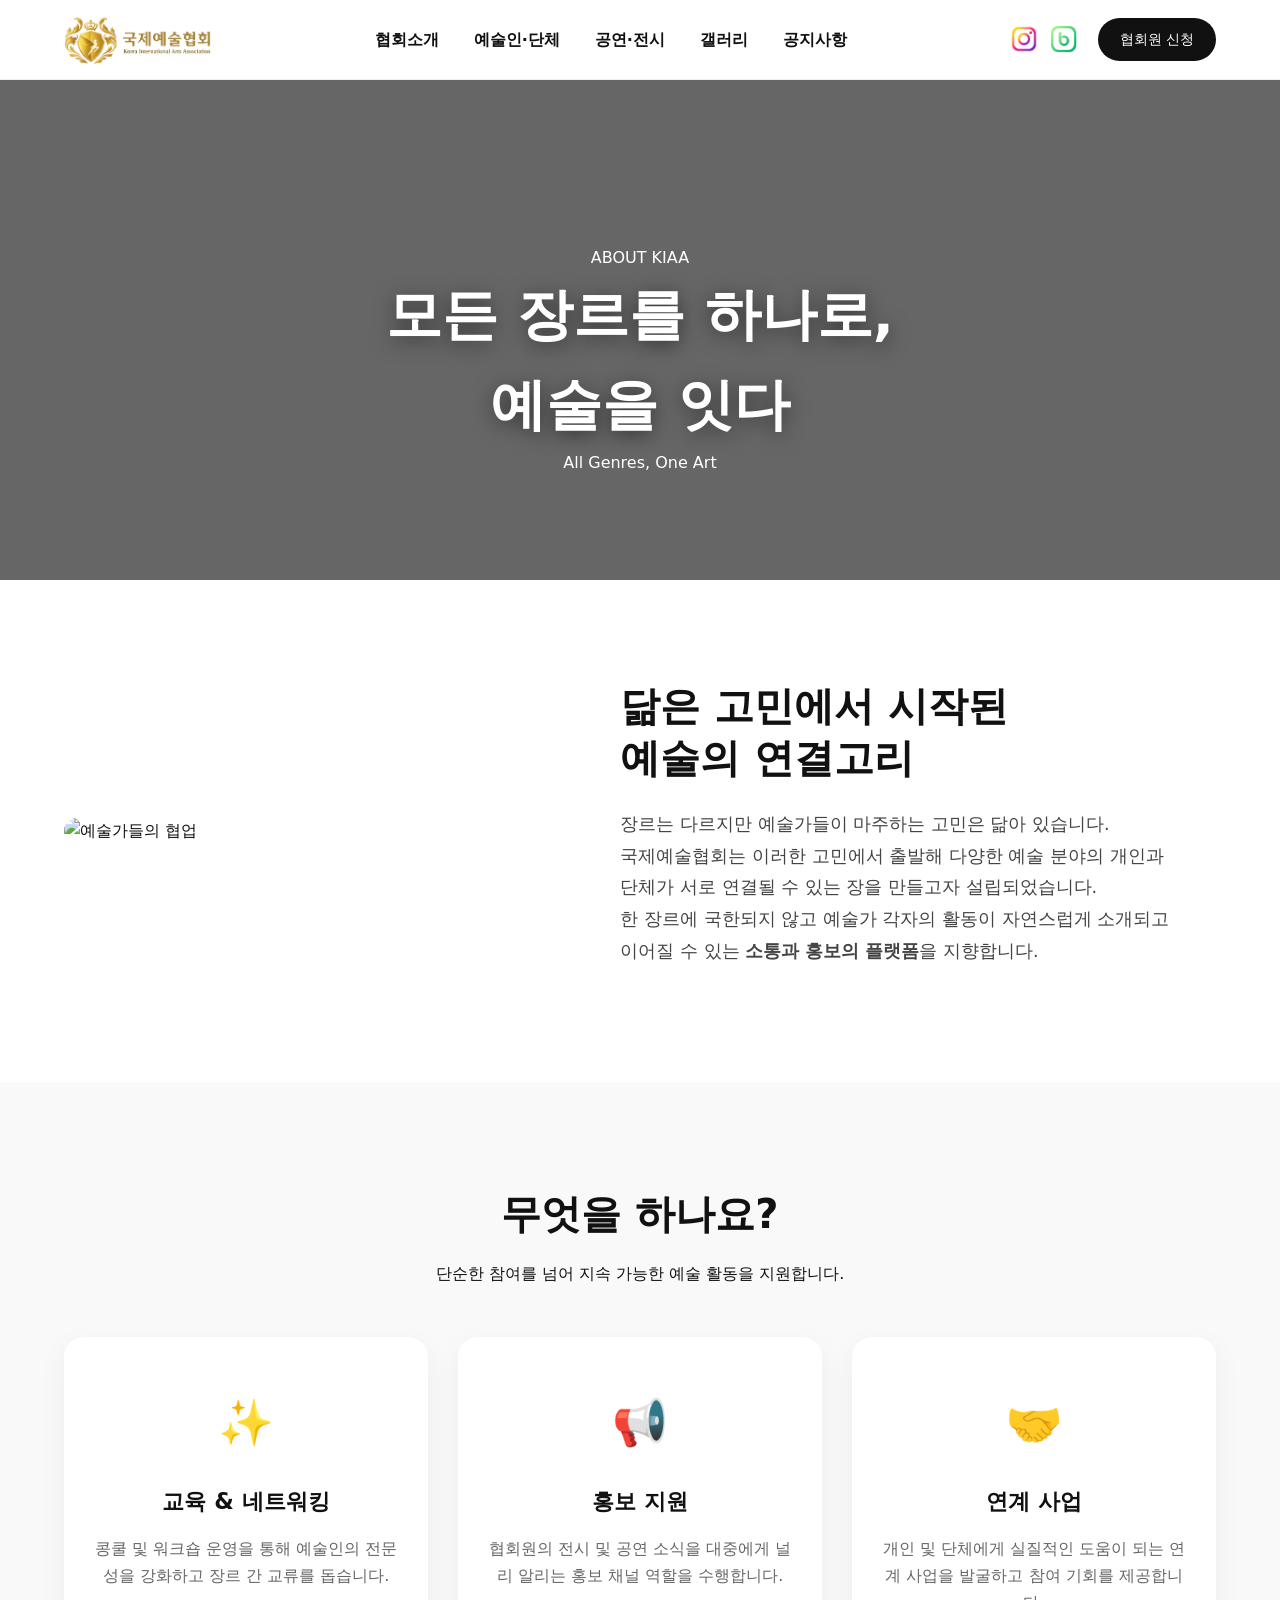
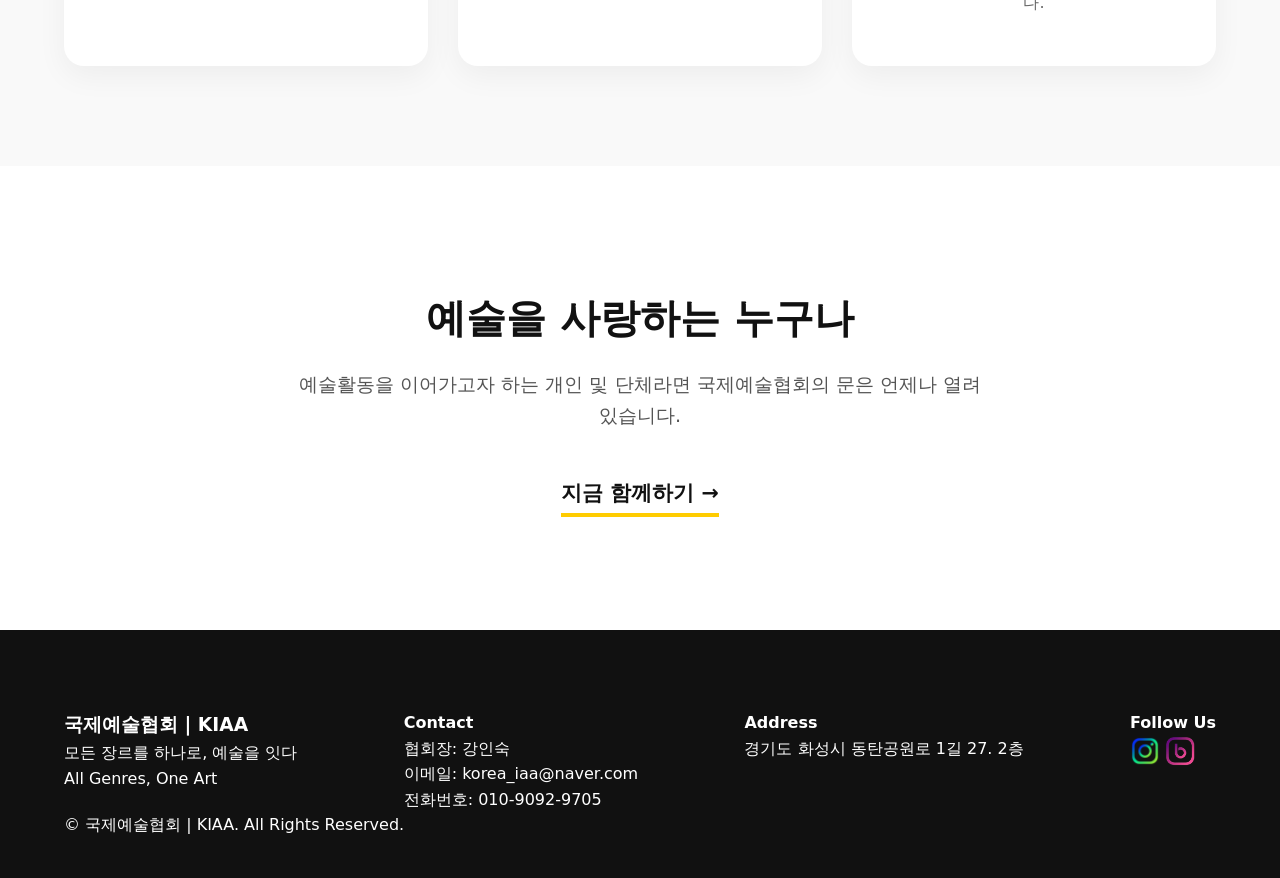
==== about.html @ f00d49c0 "첫업로드" ====
<!DOCTYPE html>
<html lang="ko">
<head>
  <meta charset="UTF-8">
  <meta name="viewport" content="width=device-width, initial-scale=1.0">
  <title>국제예술협회 | 협회소개</title>
  <link rel="stylesheet" href="style.css">
  <link rel="stylesheet" as="style" crossorigin href="https://cdn.jsdelivr.net/gh/orioncactus/pretendard@v1.3.9/dist/web/static/pretendard.css" />
</head>
<body>

<header>
  <div class="header-inner">
    <div class="logo">
      <a href="index.html"><img src="img/국제예술협회로고.png" alt="로고"></a>
    </div>

    <nav class="navbar" id="navbar">
      <ul class="menu">
        <li class="has-submenu">
          <a href="#" class="menu-item">협회소개</a>
          <ul class="submenu">
            <li><a href="about.html">협회소개</a></li>
            <li><a href="greeting.html">인사말</a></li>
            <li><a href="vision.html">비전</a></li>
            <li><a href="organization.html">조직도</a></li>
          </ul>
        </li>
        <li> <a href="artists.html" class="menu-item">예술인·단체</a> </li>
        <li class="menu-item-single"> <a href="events.html" class="menu-item active">공연·전시</a></li>
        <li><a href="gallery.html">갤러리</a></li>
        <li><a href="notice.html">공지사항</a></li>
      </ul>
    </nav>

    
    <div class="header-right">
      <div class="header-sns">
        <a href="https://www.instagram.com/kiaa.global" target="_blank" title="인스타그램">
        <img src="img/인스타.png" alt="인스타그램">
      </a>
      <a href="https://m.blog.naver.com/korea_iaa" target="_blank" title="네이버 블로그">
        <img src="img/블로그.png" alt="블로그">
      </a>
    </div>
  
    <a href="apply.html" class="apply-btn">협회원 신청</a>
    <div class="menu-toggle" id="ham-button">☰</div>
  </div>
</header>

<section class="about-hero">
    <div class="container">
        <span class="reveal">ABOUT KIAA</span>
        <h1 class="reveal delay-1">모든 장르를 하나로,<br><span class="highlight">예술을 잇다</span></h1>
        <p class="reveal delay-2">All Genres, One Art</p>
    </div>
</section>

<section class="about-intro">
    <div class="container intro-flex">
        <div class="intro-image">
            <img src="https://images.unsplash.com/photo-1508700115892-45ecd05ae2ad?w=800" alt="예술가들의 협업">
            <div class="deco-box"></div>
        </div>
        <div class="intro-text">
            <h2>닮은 고민에서 시작된<br>예술의 연결고리</h2>
            <p>
                장르는 다르지만 예술가들이 마주하는 고민은 닮아 있습니다.<br>
                국제예술협회는 이러한 고민에서 출발해 다양한 예술 분야의 개인과 단체가 서로 연결될 수 있는 장을 만들고자 설립되었습니다.
            </p>
            <p>
                한 장르에 국한되지 않고 예술가 각자의 활동이 자연스럽게 소개되고 이어질 수 있는 <strong>소통과 홍보의 플랫폼</strong>을 지향합니다.
            </p>
        </div>
    </div>
</section>

<section class="about-activities">
    <div class="container">
        <div class="section-header">
            <h2>무엇을 하나요?</h2>
            <p>단순한 참여를 넘어 지속 가능한 예술 활동을 지원합니다.</p>
        </div>
        <div class="activity-grid">
            <div class="activity-card">
                <div class="icon">✨</div>
                <h3>교육 & 네트워킹</h3>
                <p>콩쿨 및 워크숍 운영을 통해 예술인의 전문성을 강화하고 장르 간 교류를 돕습니다.</p>
            </div>
            <div class="activity-card">
                <div class="icon">📢</div>
                <h3>홍보 지원</h3>
                <p>협회원의 전시 및 공연 소식을 대중에게 널리 알리는 홍보 채널 역할을 수행합니다.</p>
            </div>
            <div class="activity-card">
                <div class="icon">🤝</div>
                <h3>연계 사업</h3>
                <p>개인 및 단체에게 실질적인 도움이 되는 연계 사업을 발굴하고 참여 기회를 제공합니다.</p>
            </div>
        </div>
    </div>
</section>

<section class="about-join">
    <div class="container">
        <h2>예술을 사랑하는 누구나</h2>
        <p>예술활동을 이어가고자 하는 개인 및 단체라면 국제예술협회의 문은 언제나 열려 있습니다.</p>
        <a href="apply.html" class="apply-link">지금 함께하기 →</a>
    </div>
</section>

<footer>
  <div class="footer-container">
    <div class="footer-section">
      <h3>국제예술협회 | KIAA</h3>
      <p>모든 장르를 하나로, 예술을 잇다</p>
      <p>All Genres, One Art</p>
    </div>
    <div class="footer-section">
      <h4>Contact</h4>
      <p>협회장: 강인숙</p>
      <p>이메일: korea_iaa@naver.com</p>
      <p>전화번호: 010-9092-9705</p>
    </div>
    <div class="footer-section">
      <h4>Address</h4>
      <p>경기도 화성시 동탄공원로 1길 27. 2층</p>
    </div>
    <div class="footer-section">
      <h4>Follow Us</h4>
      <div class="sns">
        <a href="https://www.instagram.com/kiaa.global" target="_blank"><img src="img/인스타.png" alt="인스타그램"></a>
        <a href="https://m.blog.naver.com/korea_iaa" target="_blank"><img src="img/블로그.png" alt="블로그"></a>
      </div>
    </div>
  </div>
  <div class="footer-bottom">
    <p>© 국제예술협회 | KIAA. All Rights Reserved.</p>
  </div>
</footer>

<script src="script.js"></script>
</body>
</html>
---- style.css ----
/* =========================================
   1. 기본 초기화 (Reset & Base)
   ========================================= */
* {
    margin: 0;
    padding: 0;
    box-sizing: border-box;
}

body {
    font-family: 'Pretendard', -apple-system, BlinkMacSystemFont, system-ui, Roboto, sans-serif;
    color: #111;
    line-height: 1.6;
    background-color: #fff;
    padding-top: 80px; 
    overflow-x: hidden;
}

/* 모든 링크 초기화 (파란색, 밑줄 방지) */
a {
    text-decoration: none !important;
    color: inherit !important;
    transition: 0.3s;
}

/* =========================================
   2. 헤더 & 네비게이션 (Header & Nav)
   ========================================= */
header {
    position: fixed;
    top: 0;
    left: 0;
    width: 100%;
    height: 80px;
    background: rgba(255, 255, 255, 0.98);
    border-bottom: 1px solid #eee;
    z-index: 9999;
}

.header-inner {
    display: flex;
    justify-content: space-between;
    align-items: center;
    padding: 0 5%;
    max-width: 1400px;
    margin: 0 auto;
    height: 100%;
}

.logo img {
    height: 50px;
    width: auto;
    display: block;
}

/* 데스크톱 메뉴 */
.menu {
    display: flex;
    list-style: none;
    gap: 35px;
}

.has-submenu {
    position: relative;
}

.menu > li > a {
    font-weight: 600;
    font-size: 16px;
    padding: 28px 0;
    display: block;
}

.menu > li > a:hover {
    color: #e67e22 !important; /* 노란색 포인트 */
}

/* =========================================
   3. 서브메뉴 (Submenu - Hover & Click)
   ========================================= */
.submenu {
    position: absolute;
    top: 100%;
    left: 50%;
    transform: translateX(-50%) translateY(10px);
    background: white;
    min-width: 180px;
    border: 1px solid #eee;
    box-shadow: 0 8px 25px rgba(0,0,0,0.1);
    list-style: none;
    padding: 10px 0;
    border-radius: 8px;
    display: none;
    z-index: 1000;
}

/* 마우스 올렸을 때 나타남 */
.has-submenu:hover .submenu {
    display: block;
}

/* 클릭했을 때 고정됨 */
.submenu.active {
    display: block !important;
    border-top: 3px solid #ffcc00; /* 노란색 강조선 */
}

.submenu li a {
    padding: 12px 20px;
    font-size: 14px;
    color: #555 !important;
    display: block;
    text-align: center;
}

.submenu li a:hover {
    background-color: #fff9e6; /* 연한 노란색 배경 */
    color: #f39c12 !important; /* 진한 오렌지옐로우 글자 */
}

/* =========================================
   4. 헤더 우측 (버튼 & 햄버거)
   ========================================= */
.header-right {
    display: flex;
    align-items: center;
    gap: 20px;
}

.apply-btn {
    background: #111;
    color: #fff !important;
    padding: 10px 22px;
    border-radius: 30px;
    font-size: 14px;
    font-weight: 500;
}

.apply-btn:hover {
    background: #ffcc00; /* 노란색으로 변경 */
    color: #111 !important; /* 노란 배경엔 검은 글씨가 잘 보임 */
}

.menu-toggle {
    display: none;
    font-size: 30px;
    cursor: pointer;
    color: #333;
    user-select: none;
}

/* 헤더 우측 SNS 영역 스타일 */
.header-right {
    display: flex;
    align-items: center;
    gap: 15px; /* SNS 영역과 신청 버튼 사이의 간격 */
}

.header-sns {
    display: flex;
    align-items: center;
    gap: 12px; /* 아이콘끼리의 간격 */
    margin-right: 5px; /* 버튼과의 여유 공간 */
}

.header-sns a {
    display: block;
    width: 28px; /* 아이콘 크기 조절 (적절하게 조절하세요) */
    height: 28px;
    transition: transform 0.3s ease, opacity 0.3s ease;
}

.header-sns img {
    width: 100%;
    height: 100%;
    object-fit: contain;
    /* 만약 아이콘이 검정색이라 안 보인다면 아래 filter를 주석 해제하세요 */
    /* filter: brightness(0) saturate(100%) invert(80%) sepia(50%) saturate(1000%) hue-rotate(10deg); */
}

.header-sns a:hover {
    transform: translateY(-3px); /* 마우스 올리면 살짝 위로 이동 */
    opacity: 0.7;
}

/* 모바일 화면에서 SNS 아이콘 숨기기 (선택사항) */
/* 모바일 메뉴가 너무 복잡해 보인다면 주석을 해제해 숨길 수 있습니다. */
/* @media (max-width: 768px) {
    .header-sns {
        display: none;
    }
} 
*/

/* =========================================
   5. 메인 콘텐츠 (Scroll Interaction Hero)
   ========================================= */
.hero-container {
    height: 250vh; /* 스크롤 길이를 충분히 줌으로써 효과를 조절함 */
    position: relative;
    background-color: #000; /* 블러 처리될 때 뒤에 보일 배경색 */
}

.sticky-wrapper {
    position: sticky;
    top: 0;
    height: 100vh;
    width: 100%;
    overflow: hidden;
    display: flex;
    justify-content: center;
    align-items: center;
}

.hero-bg {
    position: absolute;
    top: 0; left: 0; width: 100%; height: 100%;
    background: url('img/메인사진.png') center/cover no-repeat;
    z-index: -2;
    transform: scale(1.1); /* 블러 시 가장자리 하얀 선 방지 */
    will-change: filter, transform;
}

.hero-overlay {
    position: absolute;
    top: 0; left: 0; width: 100%; height: 100%;
    background: rgba(0, 0, 0, 0.3); /* 초기 밝기 설정 */
    z-index: -1;
    transition: background 0.2s ease;
}

.hero-content {
    text-align: center;
    color: #fff;
    z-index: 10;
    opacity: 0; /* 처음엔 투명하게 숨김 */
    visibility: hidden;
    transform: translateY(40px);
    transition: all 0.8s cubic-bezier(0.22, 1, 0.36, 1);
}

/* 스크롤 감지 시 JavaScript로 추가할 클래스 */
.hero-content.visible {
    opacity: 1;
    visibility: visible;
    transform: translateY(0);
}

.hero-label {
    font-size: 14px;
    letter-spacing: 5px;
    color: #ccc;
    margin-bottom: 15px;
}

.main-title {
    font-size: 4.5rem; /* 크기를 더 키워 웅장하게 */
    font-weight: 800;
    line-height: 1.2;
    margin-bottom: 20px;
}

.main-title .highlight {
    color: #ffcc00; /* 포인트 노란색 */
}

.sub-title {
    font-size: 1.3rem;
    color: #eee;
    margin-bottom: 40px;
    font-weight: 300;
}

/* 버튼 스타일 */
.hero-btns {
    display: flex;
    gap: 15px;
    justify-content: center;
}

.cta-btn {
    padding: 16px 35px;
    border-radius: 50px;
    font-weight: 600;
    font-size: 16px;
    transition: 0.3s;
}

.cta-btn.primary {
    background: #ffcc00;
    color: #111 !important;
}

.cta-btn.primary:hover {
    background: #e6b800;
    transform: translateY(-3px);
}

.cta-btn.secondary {
    background: transparent;
    border: 1px solid #fff;
    color: #fff !important;
}

.cta-btn.secondary:hover {
    background: #fff;
    color: #111 !important;
}

/* 스크롤 안내 화살표 */
.scroll-down {
    position: absolute;
    bottom: 30px;      /* 바닥에서 30px 띄움 */
    left: 50%;         /* 왼쪽에서 50% 지점 */
    transform: translateX(-50%); /* 정확한 중앙 정렬을 위해 자신의 너비 절반만큼 왼쪽으로 이동 */
    color: #fff;
    text-align: center;
    z-index: 15;       /* 다른 요소보다 위에 보이게 */
    cursor: pointer;
    text-shadow: 0 2px 10px rgba(0,0,0,0.5); /* 어두운 배경/밝은 배경 모두 잘 보이게 그림자 추가 */
    transition: opacity 0.5s ease;
}

/* 스크롤을 어느 정도 내리면 화살표가 서서히 사라지게 하고 싶을 때 JS와 연동 (선택사항) */
.scroll-down.fade-out {
    opacity: 0;
    pointer-events: none;
}

.scroll-text {
    display: block;
    font-size: 11px;
    letter-spacing: 4px;
    margin-bottom: 10px;
    font-weight: 300;
    opacity: 0.8;
}

.arrow {
    font-size: 32px;    /* 화살표 크기를 살짝 키움 */
    line-height: 1;
    display: inline-block;
    animation: bounce-arrow 2s infinite; /* 애니메이션 이름 변경 (중복 방지) */
}

/* 위아래로 부드럽게 움직이는 애니메이션 */
@keyframes bounce-arrow {
    0%, 20%, 50%, 80%, 100% { transform: translateY(0); }
    40% { transform: translateY(-10px); }
    60% { transform: translateY(-5px); }
}
/* =========================================
   6. 섹션 공통 스타일 (Participation & About)
   ========================================= */

.about-overview {
    padding: 150px 5%;
    background-color: #fff;
}

.overflow-inner {
    display: flex;
    align-items: center;
    gap: 80px;
    max-width: 1300px;
    margin: 0 auto;
}

.about-image { flex: 1; position: relative; }
.about-image img { width: 100%; height: 500px; object-fit: cover; border-radius: 10px; position: relative; z-index: 2; }
.image-deco { position: absolute; top: -30px; left: -30px; width: 200px; height: 200px; background-color: #ffcc00; z-index: 1; border-radius: 10px; }
.about-text-box { flex: 1.2; }
.sub-label { color: #ffcc00; font-weight: 700; letter-spacing: 2px; display: block; margin-bottom: 15px; }
.about-text-box h2 { font-size: 3rem; line-height: 1.3; margin-bottom: 30px; color: #111; }
.yellow-text { color: #f39c12; }
.desc { font-size: 1.15rem; color: #555; margin-bottom: 40px; line-height: 1.8; word-break: keep-all; }
.stats { display: flex; gap: 40px; margin-bottom: 40px; }
.stat-item { display: flex; flex-direction: column; }
.stat-item strong { font-size: 2rem; color: #111; }
.stat-item span { font-size: 14px; color: #888; }
.learn-more { font-weight: 600; color: #111 !important; border-bottom: 2px solid #ffcc00; padding-bottom: 5px; transition: 0.3s; }
.learn-more:hover { color: #f39c12 !important; border-color: #f39c12; }

@media (max-width: 1024px) {
    .overflow-inner { flex-direction: column; gap: 50px; }
    .about-text-box h2 { font-size: 2.2rem; }
    .image-deco { display: none; }
}

/* 1. 상단 헤더 섹션 (갤러리/공지사항 공통) */
.participation, .page-header {
    padding: 120px 5% 80px;
    background-color: #ffffff;
    text-align: center;
}

/* 2. 섹션 타이틀 (중앙 정렬 및 포인트 선) */
.section-title {
    font-size: 2.5rem;
    font-weight: 700;
    margin-bottom: 60px; /* 서브타이틀과의 간격 */
    position: relative;
    display: inline-block;
    color: #111;
    letter-spacing: -0.02em;
}

/* 타이틀 하단 노란색 포인트 바 */
.section-title::after {
    content: '';
    position: absolute;
    bottom: -15px; /* 글자 바로 아래 위치 */
    left: 50%;
    transform: translateX(-50%);
    width: 60px;
    height: 3px;
    background-color: #ffcc00; /* 확인된 노란색 포인트 */
}

/* 3. 섹션 서브타이틀 (공지사항 설명글 등) */
.section-subtitle {
    font-size: 1.15rem;
    color: #666;
    margin-top: -30px; /* 타이틀 margin-bottom 조절 */
    margin-bottom: 40px;
    line-height: 1.6;
    word-break: keep-all; /* 한글 줄바꿈 최적화 */
}

/* 4. 모바일 대응 (화면이 작아질 때) */
@media (max-width: 768px) {
    .participation, .page-header {
        padding: 80px 5% 50px;
    }
    .section-title {
        font-size: 2rem;
        margin-bottom: 45px;
    }
    .section-subtitle {
        font-size: 1rem;
        margin-top: -25px;
    }
}

.cards {
    display: grid;
    grid-template-columns: repeat(auto-fit, minmax(250px, 1fr));
    gap: 30px;
    margin-top: 20px;
    max-width: 1200px;
    margin-left: auto;
    margin-right: auto;
}

.card {
    background: #fff;
    padding: 50px 30px;
    border: 1px solid #f0f0f0;
    border-radius: 20px;
    transition: all 0.4s ease;
}

.card:hover {
    transform: translateY(-15px);
    box-shadow: 0 20px 40px rgba(0,0,0,0.08);
    border-color: #ffcc00; /* 테두리 노란색 */
}

.card-icon {
    font-size: 40px;
    margin-bottom: 25px;
    display: block;
}

/* =========================================
   7. 반응형 설정 (Mobile / Tablet)
   ========================================= */
@media (max-width: 1024px) {
    .menu-toggle {
        display: block;
    }

    .navbar {
        display: none;
        position: absolute;
        top: 80px;
        left: 0;
        width: 100%;
        background: white;
        border-bottom: 1px solid #eee;
        padding-bottom: 20px;
    }

    .navbar.open {
        display: block !important;
    }

    .menu {
        flex-direction: column;
        gap: 0;
    }

    .menu > li > a {
        padding: 15px 5%;
        border-bottom: 1px solid #f5f5f5;
    }

    .submenu {
        position: static;
        transform: none;
        width: 100%;
        box-shadow: none;
        background: #fffdf5; /* 모바일 서브메뉴 연한 노랑 */
        border: none;
        display: none;
    }
    
    .submenu.active {
        display: block !important;
    }
}

/* =========================================
   8. 애니메이션 & 푸터 (Footer)
   ========================================= */
.reveal {
    opacity: 0;
    transform: translateY(30px);
    transition: 1.2s ease-out;
}

.reveal.active {
    opacity: 1;
    transform: translateY(0);
}

.delay-1 { transition-delay: 0.2s; }
.delay-2 { transition-delay: 0.4s; }
.delay-3 { transition-delay: 0.6s; }

footer {
    background: #111;
    color: #fff;
    padding: 80px 5% 40px;
}

.footer-container {
    display: flex;
    justify-content: space-between;
    flex-wrap: wrap;
    gap: 50px;
    max-width: 1400px;
    margin: 0 auto;
}

.sns img {
    width: 30px;
    filter: invert(1);
}

.sns img:hover {
    filter: invert(0.8) sepia(1) saturate(5) hue-rotate(10deg); /* 호버 시 노란빛 느낌 */
}

/* --- 메인화면 최신 갤러리 섹션 --- */
.home-gallery {
    padding: 100px 5%;
    background-color: #fcfcfc;
    text-align: center;
}

.gallery-header {
    margin-bottom: 50px;
}

.gallery-header p {
    color: #666;
    margin-top: -40px; /* 제목 선과의 간격 조정 */
    margin-bottom: 20px;
}

.gallery-grid {
    display: grid;
    grid-template-columns: repeat(4, 1fr); /* 기본 4개 나란히 */
    gap: 15px;
    max-width: 1400px;
    margin: 0 auto;
}

.gallery-item {
    position: relative;
    display: block;
    aspect-ratio: 1 / 1; /* 사진을 정사각형으로 통일 */
    overflow: hidden;
    border-radius: 8px;
    background-color: #eee;
}

.gallery-item img {
    width: 100%;
    height: 100%;
    object-fit: cover;
    transition: transform 0.5s ease;
}

/* 마우스 올렸을 때 효과 */
.item-overlay {
    position: absolute;
    top: 0; left: 0; width: 100%; height: 100%;
    background: rgba(255, 204, 0, 0.85); /* 협회 포인트 노란색 */
    display: flex;
    justify-content: center;
    align-items: center;
    opacity: 0;
    transition: opacity 0.3s ease;
}

.item-overlay span {
    color: #111;
    font-weight: 700;
    font-size: 1.1rem;
}

.gallery-item:hover img {
    transform: scale(1.1); /* 사진 확대 */
}

.gallery-item:hover .item-overlay {
    opacity: 1; /* 노란색 오버레이 나타남 */
}

/* 하단 버튼 */
.gallery-footer {
    margin-top: 50px;
}

.btn-outline {
    display: inline-block;
    padding: 12px 30px;
    border: 2px solid #ffcc00;
    color: #111 !important;
    font-weight: 600;
    border-radius: 50px;
    transition: 0.3s;
}

.btn-outline:hover {
    background-color: #ffcc00;
    color: #fff !important;
}

/* 반응형 (모바일) */
@media (max-width: 1024px) {
    .gallery-grid {
        grid-template-columns: repeat(2, 1fr); /* 테블릿에선 2개씩 */
    }
}

@media (max-width: 600px) {
    .gallery-grid {
        grid-template-columns: 1fr; /* 모바일에선 1개씩 */
    }
}


/* --- About Page 전용 스타일 (정리본) --- */
/* 1. 최상단 히어로 섹션 */
.about-hero {
    width: 100%;
    height: 500px; 
    margin-top: 0 !important;
    /* padding-top: 100px; 를 삭제하거나 60px 정도로 줄입니다. */
    padding-top: 60px; 
    background: linear-gradient(rgba(0, 0, 0, 0.6), rgba(0, 0, 0, 0.6)), 
                url('https://images.unsplash.com/photo-1460661419201-fd4cecdf8a8b?w=1600') center/cover no-repeat;
    background-attachment: fixed;
    
    display: flex; 
    flex-direction: column;
    align-items: center;      /* 가로 중앙 */
    justify-content: center;   /* 수직 중앙 (가장 중요) */
    text-align: center;
    position: relative;
    z-index: 1;
}

.about-hero .sub-label, 
.about-hero .reveal,
.about-hero h1 {
    color: #ffffff !important;
    opacity: 1 !important;
    visibility: visible !important;
    transform: none !important;
    position: relative;
    z-index: 10;
}

.about-hero .sub-label {
    font-size: 16px;
    letter-spacing: 5px;
    color: #ffcc00 !important;
    margin-bottom: 10px;
    font-weight: 700;
}

.about-hero h1 {
    font-size: 3.5rem;
    font-weight: 800;
    text-shadow: 0 4px 20px rgba(0,0,0,0.5);
}

/* 2. 도입부 (이미지+텍스트 좌우 배치) */
.about-intro { padding: 100px 5%; background: #fff; }

.intro-flex {
    display: flex;
    align-items: center;
    justify-content: center;
    gap: 60px;
    max-width: 1200px;
    margin: 0 auto;
}

.intro-image { flex: 1; }
.intro-image img {
    width: 100%;
    height: auto;
    max-height: 550px;
    object-fit: cover;
    border-radius: 15px;
    display: block;
}

.intro-text { flex: 1.2; text-align: left; }
.intro-text h2 {
    font-size: 2.5rem;
    line-height: 1.3;
    margin-bottom: 25px;
    font-weight: 800;
    color: #111;
}

.intro-text p {
    font-size: 1.1rem;
    line-height: 1.8;
    color: #444;
    word-break: keep-all;
}

/* 3. 활동 섹션 (무엇을 하나요?) */
.about-activities { padding: 100px 5%; background: #f9f9f9; text-align: center; }
.section-header h2 { 
    font-size: 2.5rem; 
    font-weight: 700;
    margin-bottom: 15px;
    color: #111;
}

.activity-grid { 
    display: grid; 
    grid-template-columns: repeat(3, 1fr); 
    gap: 30px; 
    max-width: 1200px; 
    margin: 50px auto 0; 
}

.activity-card { 
    background: #fff; 
    padding: 50px 30px; 
    border-radius: 20px; 
    transition: 0.4s ease; 
    box-shadow: 0 10px 30px rgba(0,0,0,0.05);
}

.activity-card:hover { transform: translateY(-10px); box-shadow: 0 15px 40px rgba(0,0,0,0.1); }
.activity-card .icon { font-size: 45px; margin-bottom: 25px; display: block; }
.activity-card h3 { font-size: 1.4rem; margin-bottom: 15px; color: #111; font-weight: 700; }
.activity-card p { color: #666; line-height: 1.7; font-size: 1rem; }

/* 4. 가입 안내 (단순한 참여를 넘어) */
.about-join { padding: 120px 5%; text-align: center; background: #fff; }
.about-join h2 { font-size: 2.5rem; font-weight: 700; margin-bottom: 20px; }
.about-join p { 
    font-size: 1.2rem;
    color: #555; 
    margin-bottom: 45px; 
    max-width: 700px;
    margin-left: auto; margin-right: auto;
    word-break: keep-all;
}

.apply-link { 
    font-weight: 800; 
    color: #111 !important; 
    border-bottom: 4px solid #ffcc00; 
    padding-bottom: 8px; 
    font-size: 1.3rem;
    transition: 0.3s;
}

.apply-link:hover { color: #f39c12 !important; border-color: #f39c12; }

/* --- [통합] 반응형 스타일 --- */
@media (max-width: 1024px) {
    .intro-flex { flex-direction: column; text-align: center; gap: 40px; }
    .intro-text { text-align: center; }
    .activity-grid { grid-template-columns: repeat(2, 1fr); }
    .about-hero h1 { font-size: 2.8rem; }
}

@media (max-width: 768px) {
    .activity-grid { grid-template-columns: 1fr; }
    .header-sns { display: none; }
    .about-hero { height: 350px; }
    .about-hero h1 { font-size: 2.2rem; }
    .section-header h2, .about-join h2 { font-size: 2rem; }
}


/* --- Greeting Page (인사말) 전용 스타일 --- */
.greeting-section {
    padding: 120px 5%;
    background-color: #fff;
}

.greeting-flex {
    display: flex;
    align-items: flex-start; /* 사진과 텍스트 상단 맞춤 */
    justify-content: center;
    gap: 80px;
    max-width: 1200px;
    margin: 0 auto;
}

/* 1. 인사말 이미지 영역 */
.greeting-image {
    flex: 1;
    position: relative;
}

.greeting-image img {
    width: 100%;
    height: auto;
    border-radius: 5px; /* 인사말은 너무 둥근 것보다 직선적인 게 신뢰감을 줌 */
    filter: grayscale(20%); /* 약간의 차분한 느낌 */
    box-shadow: 30px 30px 0px #ffcc00; /* 뒤에 노란색 포인트 박스 */
}

/* 2. 인사말 텍스트 영역 */
.greeting-text {
    flex: 1.5;
}

.greeting-text .sub-title {
    font-size: 1.1rem;
    color: #f39c12;
    font-weight: 700;
    margin-bottom: 10px;
    display: block;
}

.greeting-text h2 {
    font-size: 2.8rem;
    line-height: 1.3;
    color: #111;
    margin-bottom: 40px;
    font-weight: 800;
}

.greeting-content {
    font-size: 1.15rem;
    line-height: 2;
    color: #444;
}

.greeting-content p {
    margin-bottom: 25px;
    word-break: keep-all;
}

/* 3. 서명 영역 */
.greeting-signature {
    margin-top: 50px;
    padding-top: 30px;
    border-top: 1px solid #eee;
    text-align: right;
}

.greeting-signature h4 {
    font-size: 1.2rem;
    color: #111;
}

.greeting-signature span {
    font-size: 1.5rem;
    font-weight: 800;
    margin-left: 10px;
}

/* 반응형 처리 */
@media (max-width: 1024px) {
    .greeting-flex {
        flex-direction: column;
        align-items: center;
        gap: 60px;
    }
    .greeting-image {
        max-width: 500px;
    }
    .greeting-image img {
        box-shadow: 15px 15px 0px #ffcc00; /* 모바일은 그림자 축소 */
    }
    .greeting-text h2 {
        font-size: 2.2rem;
        text-align: center;
    }
}

/* --- Vision Page (비전 및 가치) 전용 스타일 --- */

.vision-section {
    padding: 120px 5%;
    background-color: #fff;
    text-align: center;
}

/* 1. 상단 미션 선언문 */
.vision-header {
    max-width: 900px;
    margin: 0 auto 80px;
}

.vision-header .sub-label {
    font-size: 15px;
    letter-spacing: 5px;
    color: #f39c12;
    font-weight: 700;
    text-transform: uppercase;
    display: block;
    margin-bottom: 20px;
}

.vision-header h2 {
    font-size: 3rem;
    font-weight: 800;
    line-height: 1.3;
    color: #111;
    word-break: keep-all;
}

/* 2. 3대 핵심 가치 (3-Card Layout) */
.value-grid {
    display: flex;
    justify-content: center;
    gap: 30px;
    max-width: 1200px;
    margin: 0 auto;
}

.value-card {
    flex: 1;
    padding: 60px 40px;
    background: #f9f9f9;
    border-radius: 20px;
    transition: 0.4s ease;
    border: 1px solid #eee;
}

.value-card:hover {
    background: #fff;
    transform: translateY(-15px);
    box-shadow: 0 20px 40px rgba(0,0,0,0.08);
    border-color: #ffcc00;
}

.value-card .num {
    font-size: 1.2rem;
    font-weight: 900;
    color: #ffcc00;
    display: block;
    margin-bottom: 20px;
}

.value-card h3 {
    font-size: 1.6rem;
    margin-bottom: 20px;
    color: #111;
}

.value-card p {
    font-size: 1.05rem;
    line-height: 1.7;
    color: #666;
    word-break: keep-all;
}

/* 3. 하단 비전 슬로건 (강조 박스) */
.vision-footer {
    margin-top: 100px;
    padding: 80px 40px;
    background: #111;
    border-radius: 30px;
    color: #fff;
    max-width: 1200px;
    margin-left: auto;
    margin-right: auto;
}

.vision-footer h4 {
    font-size: 2.2rem;
    font-weight: 700;
    line-height: 1.4;
}

.vision-footer h4 span {
    color: #ffcc00;
}

/* 반응형 모바일 */
@media (max-width: 1024px) {
    .value-grid { flex-direction: column; align-items: center; }
    .value-card { width: 100%; max-width: 500px; }
    .vision-header h2 { font-size: 2.2rem; }
    .vision-footer h4 { font-size: 1.6rem; }
}



/* --- Organization Page (독립형 버전) --- */
/* 히어로 섹션: about-hero의 간섭을 피하기 위해 완전히 새로 정의 */
.org-hero-full {
    width: 100%;
    height: 400px;
    background: linear-gradient(rgba(0, 0, 0, 0.7), rgba(0, 0, 0, 0.7)), 
                url('https://images.unsplash.com/photo-1497366216548-37526070297c?w=1600') center/cover no-repeat !important;
    display: flex !important;
    align-items: center;
    justify-content: center;
    text-align: center;
    /* 애니메이션 강제 제거 */
    opacity: 1 !important;
    visibility: visible !important;
    transform: none !important;
    transition: none !important;
}

.org-hero-full .sub-label {
    display: block;
    font-size: 14px;
    letter-spacing: 6px;
    color: #ffcc00 !important;
    font-weight: 700;
    margin-bottom: 10px;
}

.org-hero-full h1 {
    font-size: 3.5rem;
    font-weight: 800;
    color: #fff !important;
    margin: 10px 0;
}

.org-hero-full .hero-desc {
    font-size: 1.1rem;
    color: rgba(255, 255, 255, 0.8);
}

/* 조직도 본문 섹션 */
.org-section {
    padding: 80px 5%;
    background-color: #fff;
    text-align: center;
    opacity: 1 !important;
    visibility: visible !important;
}

.org-wrapper {
    max-width: 1000px;
    margin: 0 auto;
    display: flex;
    flex-direction: column;
    align-items: center;
    gap: 50px;
}

.org-row { display: flex; justify-content: center; gap: 30px; width: 100%; }

.org-card {
    background: #fff;
    border: 1px solid #ddd;
    padding: 25px 35px;
    border-radius: 12px;
    min-width: 200px;
    box-shadow: 0 4px 10px rgba(0,0,0,0.03);
    /* 애니메이션 절대 금지 */
    transition: none !important;
    transform: none !important;
}

.org-card .rank { font-size: 13px; color: #f39c12; font-weight: 700; display: block; margin-bottom: 8px; }
.org-card .name { font-size: 1.15rem; color: #111; font-weight: 800; }

.org-card.top { background: #111; border: none; }
.org-card.top .rank { color: #ffcc00; }
.org-card.top .name { color: #fff; }

.org-footer-groups {
    display: grid;
    grid-template-columns: repeat(3, 1fr);
    gap: 20px;
    width: 100%;
    margin-top: 30px;
}

.group-box {
    background: #f9f9f9;
    padding: 30px 20px;
    border-radius: 15px;
    border: 1px dashed #ccc;
    opacity: 1 !important;
}

@media (max-width: 768px) {
    .org-row { flex-direction: column; align-items: center; }
    .org-footer-groups { grid-template-columns: 1fr; }
    .org-hero-full { height: 300px; }
    .org-hero-full h1 { font-size: 2.5rem; }
}



/* --- Member List & Modal 통합 스타일 --- */
.member-list-section { padding: 100px 5%; background: #fcfcfc; }
.container { max-width: 1200px; margin: 0 auto; }

/* 1. 필터 및 검색 레이아웃 보완 */
.list-controls {
    display: flex;
    justify-content: space-between;
    align-items: center;
    margin-bottom: 60px;
    gap: 30px;
}

.filter-tabs { display: flex; gap: 12px; flex-wrap: wrap; }
.filter-btn {
    padding: 12px 28px;
    border: 1px solid #eee;
    background: #fff;
    border-radius: 50px; /* 더 둥글게 */
    cursor: pointer;
    font-weight: 600;
    font-size: 0.95rem;
    transition: all 0.3s ease;
    box-shadow: 0 2px 5px rgba(0,0,0,0.02);
}

.filter-btn.active, .filter-btn:hover {
    background: #111;
    color: #ffcc00;
    border-color: #111;
    transform: translateY(-2px);
}

.search-box { position: relative; display: flex; align-items: center; }
.search-box input {
    padding: 14px 25px;
    padding-right: 50px;
    border: 1px solid #eee;
    border-radius: 50px;
    width: 300px;
    font-size: 0.95rem;
    transition: 0.3s;
    outline: none;
}
.search-box input:focus { border-color: #ffcc00; box-shadow: 0 0 0 3px rgba(255, 204, 0, 0.1); }
.search-box button {
    position: absolute;
    right: 15px;
    background: none;
    border: none;
    cursor: pointer;
    font-size: 1.1rem;
}

/* 2. 카드 그리드 디자인 보완 */
.member-grid {
    display: grid;
    grid-template-columns: repeat(auto-fill, minmax(300px, 1fr));
    gap: 35px;
}

.member-card {
    background: #fff;
    border: 1px solid #f0f0f0;
    border-radius: 20px;
    overflow: hidden;
    cursor: pointer;
    transition: all 0.4s cubic-bezier(0.165, 0.84, 0.44, 1);
}

.member-card:hover { 
    transform: translateY(-12px); 
    box-shadow: 0 20px 40px rgba(0,0,0,0.08);
    border-color: #ffcc00;
}

.member-img {
    height: 240px; /* 높이 약간 조절 */
    background-color: #f5f5f5;
    background-size: cover;
    background-position: center;
    border-bottom: 1px solid #f9f9f9;
}

.member-info { padding: 30px; text-align: left; }
.member-info .cate { 
    display: inline-block;
    font-size: 11px; font-weight: 800; color: #f39c12; 
    background: #fff9f0; padding: 5px 12px; border-radius: 6px;
    letter-spacing: 0.5px;
}
/* 예술인일 때 색상 구분 */
.member-info .cate.group { color: #2ecc71; background: #f0fff4; }

.member-info h3 { font-size: 1.4rem; margin: 15px 0 8px; color: #111; font-weight: 800; }
.member-info .field { color: #888; font-size: 1rem; }

/* 1. 모달 전체 배경 및 컨테이너 */
.modal {
    display: none; 
    position: fixed;
    z-index: 99999;
    left: 0; top: 0;
    width: 100%; height: 100%;
    background-color: rgba(0, 0, 0, 0.85);
    backdrop-filter: blur(8px);
    overflow-y: auto;
}

.modal-content {
    background: #fff;
    margin: 40px auto;
    width: 95%;
    max-width: 1000px; /* 너비를 조금 넓혀서 시원하게 배치 */
    border-radius: 20px;
    position: relative;
    padding: 0;
    box-shadow: 0 30px 60px rgba(0,0,0,0.4);
    overflow: hidden;
}

.close-modal {
    position: absolute;
    right: 25px; top: 20px;
    font-size: 30px;
    cursor: pointer;
    color: #111;
    z-index: 100;
    transition: 0.2s;
}
.close-modal:hover { color: #ffcc00; }

/* 2. 레이아웃: 이미지(좌) / 정보(우) 분할 */
.modal-body {
    display: flex !important;
    flex-direction: row !important;
    align-items: stretch !important;
}

/* 왼쪽 이미지 영역 */
.modal-img-wrapper {
    flex: 0 0 400px !important; /* 너비 고정 */
    background: #f9f9f9;
    padding: 30px !important;
    display: flex;
    flex-direction: column;
    gap: 15px;
}

.modal-img {
    width: 100% !important;
    height: 350px !important;
    background-size: contain !important; /* 이미지 안잘리게 */
    background-repeat: no-repeat;
    background-position: center;
    background-color: #fff;
    border: 1px solid #eee;
    border-radius: 12px;
}

.sub-images {
    display: flex !important; 
    gap: 10px !important; /* 사진 사이 간격도 살짝 넓힙니다 */
    height: 120px !important; /* ⭐ 기존 80px에서 110px로 확대 */
    margin-top: 12px !important; /* 위쪽 마진도 살짝 조정 */
}

.sub-img {
    flex: 1;
    height: 100% !important;
    background-size: cover;
    background-position: center;
    background-color: #eee;
    border-radius: 8px;
    border: 1px solid #eee;
}

/* 3. 오른쪽 정보 영역 (위로 밀착 버전) */
.modal-info-details {
    flex: 1 !important;
    padding: 40px 45px !important;
    display: flex !important;
    flex-direction: column !important;
    justify-content: flex-start !important; /* 아래로 벌어짐 방지 */
    gap: 0 !important;
}

/* 제목 및 헤더 영역 */
.info-header { margin-bottom: 15px !important; }
.title-wrap { display: flex; align-items: center; gap: 15px; margin-bottom: 10px; }
.title-wrap h2 { font-size: 2.2rem; font-weight: 800; color: #111; margin: 0; }

.modal-cate {
    background: #ffcc00; color: #111;
    padding: 4px 12px; border-radius: 4px;
    font-size: 12px; font-weight: 800;
}

.intro-text {
    font-size: 1rem; line-height: 1.6; color: #666;
    margin: 0 0 15px 0 !important;
}

.modal-divider { width: 100%; height: 1px; background: #eee; margin-bottom: 20px; }

/* 섹션 공통 스타일 */
.info-section {
    margin-top: 20px !important;
    margin-bottom: 0 !important;
}

.info-section h4 {
    font-size: 1rem; font-weight: 700; color: #111;
    margin-bottom: 10px !important;
    display: flex; align-items: center;
}
.info-section h4::before {
    content: ''; display: inline-block; width: 3px; height: 14px; background: #ffcc00; margin-right: 8px;
}

/* 기본정보 리스트 밀착 */
.basic-info-list { list-style: none; padding: 0; margin: 0; }
.basic-info-list li {
    margin-bottom: 6px !important;
    font-size: 0.95rem; display: flex; align-items: center;
}
.basic-info-list li strong { width: 85px !important; color: #222; flex-shrink: 0; }

/* 이력 가공 스타일 */
.history-text {
    background: #f9f9f9; padding: 12px 15px; border-radius: 8px;
    border: 1px solid #eee; margin-top: 5px;
}
#modalHistory { display: flex; flex-direction: column; gap: 4px; }
.history-row { display: flex; font-size: 0.9rem; line-height: 1.5; }
.his-year { min-width: 55px !important; font-weight: 800; color: #f39c12; flex-shrink: 0; }
.his-content { color: #444; }

/* SNS 버튼 스타일 */
.modal-sns { display: flex; gap: 8px; margin-top: 10px; flex-wrap: wrap; }
.sns-btn {
    padding: 7px 15px; background: #f4f4f4; border-radius: 5px;
    font-size: 0.85rem; color: #555; text-decoration: none; transition: 0.2s;
}
.sns-btn:hover { background: #111; color: #ffcc00; }

/* 4. 반응형 최적화 */
@media (max-width: 992px) {
    .modal-body { 
        flex-direction: column !important; 
    }
    
    .modal-img-wrapper { 
        flex: none !important; 
        width: 100% !important; 
        height: auto !important; 
        padding: 20px !important; /* 모바일 여백 살짝 조정 */
    }

    .modal-img { 
        height: 450px !important; /* 메인 이미지 높이 */
    }

    /* ⭐ 반응형에서 하단 작은 사진들 크기 조절 */
    .sub-images {
        height: 150px !important; /* 기존보다 훨씬 키우고 싶다면 150px 정도로 설정 */
        margin-top: 15px !important;
        gap: 12px !important;
    }
}

/* ==========================================================================
   갤러리 페이지 스타일 (gallery.html)
   ========================================================================== */
/* 갤러리 그룹 간격 */
.gallery-group {
    margin-bottom: 70px;
    padding-top: 110px; /* 헤더 여백 (앵커 이동용) */
    margin-top: -110px; /* 여백 상쇄 */
}

/* 그룹 헤더 (날짜 및 제목) */
.gallery-group-header {
    border-bottom: 2px solid #333;
    padding-bottom: 15px;
    margin-bottom: 30px;
    display: flex;
    flex-direction: column;
    gap: 5px;
}

.gallery-group-header .g-date {
    font-size: 1rem;
    color: #888;
    font-weight: 500;
}

.gallery-group-header h3 {
    font-size: 1.8rem;
    color: #111;
    font-weight: 700;
}

.gallery-group-header .g-participant {
    font-weight: 400;
    color: #555;
    font-size: 1.6rem;
}

/* 갤러리 그리드 베이스 */
.gallery-grid {
    display: grid;
    grid-template-columns: repeat(auto-fill, minmax(280px, 1fr));
    gap: 25px;
}

/* 갤러리 아이템 (이미지 틀) */
.gallery-item {
    position: relative;
    border-radius: 12px;
    overflow: hidden;
    height: 280px; /* 이미지 높이 고정 */
    box-shadow: 0 4px 15px rgba(0,0,0,0.08);
    transition: all 0.3s ease;
    cursor: pointer;
    background-color: #f9f9f9;
}

.gallery-item:hover {
    transform: translateY(-5px);
    box-shadow: 0 8px 25px rgba(0,0,0,0.15);
}

/* 실제 이미지 스타일 */
.gallery-item img {
    width: 100%;
    height: 100%;
    object-fit: cover; /* 이미지가 틀에 맞춰지도록 */
    transition: transform 0.5s ease;
}

.gallery-item:hover img {
    transform: scale(1.1); /* 호버 시 미세하게 확대 */
}

/* 이미지 호버 시 나타나는 검은 오버레이 */
.item-overlay {
    position: absolute;
    top: 0; left: 0;
    width: 100%; height: 100%;
    background-color: rgba(0,0,0,0.5);
    display: flex;
    justify-content: center;
    align-items: center;
    color: #fff;
    font-size: 2rem;
    opacity: 0;
    transition: opacity 0.3s ease;
    border-radius: 12px;
}

.gallery-item:hover .item-overlay {
    opacity: 1;
}

/* ==========================================================================
   라이트박스 (이미지 확대 모달) 스타일
   ========================================================================== */
.lightbox-modal {
    display: none; /* 평소에는 숨김 */
    position: fixed;
    z-index: 2000; /* 헤더보다 높게 */
    padding-top: 50px;
    left: 0; top: 0;
    width: 100%; height: 100%;
    overflow: auto;
    background-color: rgba(0,0,0,0.9); /* 배경 아주 어둡게 */
    backdrop-filter: blur(5px); /* 배경 흐리게 */
}

/* 확대된 이미지 */
.lightbox-content {
    margin: auto;
    display: block;
    max-width: 90%;
    max-height: 85vh;
    animation: zoomIn 0.3s ease;
    border: 4px solid #fff;
    border-radius: 4px;
}

/* 캡션 (이미지 alt 텍스트) */
#lightboxCaption {
    margin: auto;
    display: block;
    width: 80%;
    max-width: 700px;
    text-align: center;
    color: #ccc;
    padding: 20px 0;
    font-size: 1.1rem;
}

/* 닫기 버튼 */
.close-lightbox {
    position: absolute;
    top: 20px; right: 35px;
    color: #fff;
    font-size: 40px;
    font-weight: bold;
    transition: 0.3s;
    cursor: pointer;
    z-index: 2001;
}

.close-lightbox:hover {
    color: #bbb;
}

/* 반응형 모바일 */
@media (max-width: 768px) {
    .gallery-group-header h3 { font-size: 1.5rem; }
    .gallery-grid { grid-template-columns: repeat(auto-fill, minmax(200px, 1fr)); }
    .gallery-item { height: 200px; }
    .lightbox-content { max-width: 95%; }
}

/* 애니메이션 */
@keyframes zoomIn {
    from {transform:scale(0.7); opacity:0}
    to {transform:scale(1); opacity:1}
}



/* --- 1. 공지사항 페이지 기본 레이아웃 --- */
.notice-page { 
    padding-top: 80px; 
}

/* 상단 타이틀 영역 */
.page-header {
    padding: 100px 0 60px;
    background-color: #fcfcfc;
    text-align: center; 
}


/* --- 2. 리스트 섹션 및 컨트롤 --- */
.notice-list-section { 
    padding: 60px 0 120px; 
}

.list-controls {
    display: flex;
    justify-content: space-between;
    align-items: center; /* 세로 중앙 정렬 */
    margin-bottom: 25px;
}

.total-count {
    font-size: 1rem;
    color: #444;
    font-weight: 600;
}

.search-box {
    position: relative;
    max-width: 300px;
    width: 100%;
}

.search-box input {
    width: 100%;
    padding: 10px 45px 10px 20px;
    border: 1px solid #ddd;
    border-radius: 25px; /* 둥근 검색창 디자인 */
    outline: none;
    transition: border-color 0.3s;
}

.search-box input:focus {
    border-color: #d4af37;
}

.search-icon {
    position: absolute;
    right: 18px;
    top: 50%;
    transform: translateY(-50%);
    color: #999;
    pointer-events: none;
}

/* --- 3. 공지사항 테이블 스타일 --- */
.notice-table { 
    width: 100%; 
    border-collapse: collapse; 
    border-top: 2px solid #222; 
}

.notice-table th, .notice-table td { 
    padding: 20px 15px; 
    border-bottom: 1px solid #eee; 
    text-align: center;
}

.notice-table th { 
    background: #fbfbfb; 
    font-weight: 700; 
    color: #333;
}

/* 컬럼 너비 설정 */
.notice-table .col-num { width: 100px; }
.notice-table .col-date { width: 140px; color: #999; }
.notice-table .col-title { text-align: left; padding-left: 40px; } /* 제목 왼쪽 정렬 */

.notice-table .col-title a { 
    color: #333; 
    text-decoration: none; 
    font-weight: 500;
    transition: color 0.3s;
}

.notice-table tr:hover .col-title a { 
    color: #d4af37; 
}

/* 중요 공지 강조 */
.notice-important { background-color: #fffdf5; }
.badge.b-important {
    background-color: #d4af37;
    color: #fff;
    padding: 4px 10px;
    border-radius: 4px;
    font-size: 0.8rem;
    font-weight: 700;
}

/* --- 4. 공지사항 전용 모달 (nt- 접두어) --- */
.nt-modal {
    z-index: 10000 !important;
}

.nt-modal-content {
    max-width: 750px;
    width: 90%;
    padding: 60px;
    background: #fff;
    border-radius: 15px;
    box-shadow: 0 20px 40px rgba(0,0,0,0.2);
    position: relative;
}

.nt-modal-header {
    border-bottom: 2px solid #333;
    padding-bottom: 25px;
    margin-bottom: 35px;
}

.nt-modal-title {
    font-size: 1.8rem;
    font-weight: 800;
    color: #111;
    line-height: 1.4;
    word-break: keep-all;
}

.nt-modal-date {
    font-size: 0.95rem;
    color: #888;
    margin-top: 15px;
}

.nt-modal-body {
    line-height: 1.9;
    color: #444;
    font-size: 1.1rem;
    white-space: pre-wrap; /* 줄바꿈 유지 */
    letter-spacing: -0.02em;
    min-height: 250px;
}

/* 모달 닫기 버튼 */
.nt-close {
    position: absolute;
    top: 25px;
    right: 30px;
    font-size: 40px;
    color: #bbb;
    cursor: pointer;
    line-height: 1;
}

.nt-close:hover { color: #333; }

/* --- 5. 반응형 모바일 대응 --- */
@media (max-width: 768px) {
    .list-controls {
        flex-direction: column;
        align-items: flex-start;
        gap: 15px;
    }
    .search-box { max-width: 100%; }
    
    .notice-table .col-num { display: none; } /* 번호 숨김 */
    .notice-table .col-title { padding-left: 15px; }
    .notice-table .col-date { width: 100px; font-size: 0.85rem; }
    
    .nt-modal-content { padding: 40px 25px; }
    .nt-modal-title { font-size: 1.4rem; }
}

/* [1] 모달 배경 - 중앙 정렬의 핵심 */
#noticeModal.modal {
    display: none; /* JS에서 flex로 바뀔 예정 */
    position: fixed;
    top: 0;
    left: 0;
    width: 100%;
    height: 100%;
    background-color: rgba(0, 0, 0, 0.7) !important;
    
    /* ⭐ 아래 3줄이 중앙 정렬을 만듭니다 */
    justify-content: center !important;
    align-items: center !important;
    z-index: 10000 !important;
}

/* [2] 모달 컨텐츠 박스 */
.nt-modal-content {
    background-color: #fff;
    max-width: 750px;
    width: 90%;
    /* margin: 50px auto; <- 이 코드가 있다면 지워주세요. justify-center가 대신합니다. */
    max-height: 85vh; /* 화면 높이를 너무 벗어나지 않게 */
    overflow-y: auto; /* 내용이 길어지면 박스 내부에서 스크롤 */
    padding: 60px;
    border-radius: 15px;
    position: relative;
    box-shadow: 0 20px 50px rgba(0,0,0,0.3);
}

/* 공지사항 모달 전용 신청 버튼 스타일 */
.nt-modal-btn {
    display: flex !important; /* 강제 적용 */
    align-items: center;
    justify-content: center;
    width: fit-content;
    min-width: 200px;
    margin: 30px auto 10px !important; /* 가로 중앙 배치 */
    padding: 15px 30px !important;
    background-color: #d4af37 !important; /* 협회 메인 금색 */
    color: #fff !important;
    text-decoration: none !important;
    font-weight: 700 !important;
    font-size: 1.1rem !important;
    border-radius: 50px !important; /* 알약 모양 */
    box-shadow: 0 4px 15px rgba(212, 175, 55, 0.4) !important;
    transition: all 0.3s ease !important;
    cursor: pointer;
}

.nt-modal-btn i {
    margin-left: 10px;
    font-size: 0.9rem;
}

/* 마우스 올렸을 때 효과 */
.nt-modal-btn:hover {
    background-color: #b8952d !important;
    transform: translateY(-3px) !important;
    box-shadow: 0 6px 20px rgba(212, 175, 55, 0.6) !important;
}

/* 1. 모달 컨텐츠 영역의 스크롤바 전체 설정 */
.nt-modal-content::-webkit-scrollbar {
    width: 6px; /* 스크롤바 두께를 아주 얇게 */
}

/* 2. 스크롤바 막대(Thumb) 디자인 */
.nt-modal-content::-webkit-scrollbar-thumb {
    background-color: rgba(0, 0, 0, 0.1); /* 아주 연한 회색 */
    border-radius: 10px; /* 둥글게 */
    transition: background 0.3s;
}

/* 3. 마우스 올렸을 때만 스크롤바 색상 진하게 (세련된 효과) */
.nt-modal-content:hover::-webkit-scrollbar-thumb {
    background-color: #d4af37; /* 협회 포인트 컬러인 금색으로 변경 */
}

/* 4. 스크롤바 배경(Track) - 투명하게 해서 디자인 방해 금지 */
.nt-modal-content::-webkit-scrollbar-track {
    background: transparent;
}

/* 파이어폭스 대응 (선택사항) */
.nt-modal-content {
    scrollbar-width: thin;
    scrollbar-color: #d4af37 transparent;
}


/*협회원 모달 최종 수정*/
/* 1. 오른쪽 정보 영역 전체 정렬 강제 */
.modal-info-details {
    display: flex !important;
    flex-direction: column !important;
    justify-content: flex-start !important; /* 위로 밀착 */
    gap: 0 !important; /* 요소 사이 자동 간격 제거 */
    padding-top: 30px !important; 
}

/* 2. 각 섹션(기본정보, 이력 등) 사이의 간격 고정 */
.info-section {
    margin-top: 25px !important; /* 섹션 사이 간격을 25px로 딱 고정 */
    margin-bottom: 0 !important;
    padding: 0 !important;
}

/* 3. 기본정보 리스트(활동분야 등) 줄 간격 압축 */
.basic-info-list {
    margin-top: 10px !important;
    display: flex !important;
    flex-direction: column !important;
    gap: 12px !important; /* ⭐ 줄과 줄 사이 간격을 12px로 고정 */
}

.basic-info-list li {
    margin: 0 !important;
    padding: 0 !important;
    display: flex !important;
    align-items: flex-start !important;
    line-height: 1.4 !important;
}

/* 4. 헤더 부분(이름, 소개글) 밑 간격 줄이기 */
.info-header {
    margin-bottom: 10px !important;
}

.intro-text {
    margin-bottom: 15px !important;
}

/* 1. 리스트가 불필요하게 늘어나는 것 방지 */
.basic-info-list {
    display: flex !important;
    flex-direction: column !important;
    justify-content: flex-start !important; /* 위로 밀착 */
    flex: none !important; /* 중요: 남는 공간을 채우지 않도록 설정 */
    gap: 20px !important;  /* 항목 사이의 간격 (한 칸 정도의 여유) */
    margin-top: 15px !important;
    padding: 0 !important;
}

/* 2. 각 항목(li)의 높이를 최소화 */
.basic-info-list li {
    margin: 0 !important;
    padding: 0 !important;
    height: auto !important;
    min-height: unset !important;
    display: flex !important;
    align-items: center !important;
}

/* 3. 혹시 모를 info-section 내부 여백 제거 */
.info-section {
    display: flex !important;
    flex-direction: column !important;
    justify-content: flex-start !important;
    flex: none !important; /* 섹션 자체가 늘어나는 것 방지 */
}



/* [1] 그리드: 한 줄에 4개 */
.event-grid {
    display: grid !important;
    grid-template-columns: repeat(4, 1fr) !important;
    gap: 20px !important;
}

/* [2] 포스터 호버 뱃지 (왼쪽 상단 소형) */
.poster-wrapper {
    position: relative !important;
    aspect-ratio: 1 / 1.414 !important;
    overflow: hidden !important;
    border-radius: 10px;
}

.event-card .badge {
    position: absolute !important;
    top: 10px !important;
    left: 10px !important;
    padding: 4px 8px !important;
    font-size: 11px !important;
    opacity: 0 !important; /* 평소 숨김 */
    transition: 0.2s;
    z-index: 10;
}

.event-card:hover .badge {
    opacity: 1 !important; /* 호버 시 노출 */
}

/* [3] 모달 레이아웃: 포스터 옆을 꽉 채우는 구성 */
#eventModal .modal-body {
    display: flex !important;
    flex-direction: row !important;
    align-items: stretch !important; /* 높이를 맞춰서 비어 보이지 않게 함 */
    gap: 30px !important;
    padding: 30px !important;
}

#eventModal .modal-visual {
    flex: 0 0 350px !important; /* 포스터 크기 적절히 조절 */
}

#eventModal .modal-info-details {
    flex: 1 !important;
    display: flex !important;
    flex-direction: column !important;
    justify-content: flex-start !important; /* 위로 밀착 */
    gap: 0 !important; /* 자동 간격 제거 */
}

/* 소개글이 제목/날짜 바로 밑에 붙어서 옆 공간을 채움 */
#sec-desc {
    margin-top: 15px !important;
    flex: 1 !important; /* 남는 공간을 소개글이 채우도록 함 */
}

#modalDesc {
    font-size: 0.95rem;
    line-height: 1.6;
    color: #444;
    white-space: pre-line;
}

/* 하단 상세 정보 리스트 간격 조절 */
.basic-info-list {
    margin-top: 20px !important;
    padding-top: 15px !important;
    border-top: 1px solid #eee;
}

.basic-info-list li {
    display: flex !important;
    margin-bottom: 8px !important;
    font-size: 0.9rem;
}

.basic-info-list li strong {
    width: 90px !important;
    flex-shrink: 0;
}



/* [1] 모달 전체 배경 및 레이아웃 */
#eventModal.modal {
    background-color: rgba(0, 0, 0, 0.7) !important;
    display: none; 
    position: fixed;
    top: 0; left: 0; width: 100%; height: 100%;
    justify-content: center;
    align-items: center;
    z-index: 9999 !important; /* 네비게이션보다 높게 설정 */
    padding: 20px;
}

#eventModal .ev-layout {
    background-color: #fff !important;
    border-radius: 16px !important;
    width: 90% !important;
    max-width: 1000px !important; 
    max-height: 90vh; 
    overflow: hidden !important; 
    position: relative !important;
    padding: 0 !important;
    border: none !important;
    box-shadow: 0 20px 60px rgba(0,0,0,0.3) !important;
    z-index: 10001 !important;
}

/* 닫기 버튼 */
#eventModal .close-modal {
    position: absolute !important;
    top: 20px !important;
    right: 25px !important;
    font-size: 35px !important;
    color: #333 !important;
    cursor: pointer !important;
    z-index: 10 !important;
}

/* [2] 모달 바디 레이아웃 (좌우 분할) */
.ev-modal-body {
    display: flex !important;
    flex-direction: row !important; 
    height: 100% !important;
    min-height: 500px;
    max-height: 90vh;
    padding: 0 !important;
}

/* 왼쪽 포스터 영역 */
.ev-modal-visual {
    flex: 0 0 40% !important; 
    background-color: #f8f8f8 !important; 
    padding: 40px !important;
    display: flex !important;
    justify-content: center !important;
    align-items: flex-start !important;
    border-right: 1px solid #eee !important;
}

#modalMainImg.main-img {
    width: 100% !important;
    height: 450px !important; 
    aspect-ratio: 1 / 1.414 !important; 
    background-size: cover !important;
    background-position: center !important;
    background-repeat: no-repeat !important;
    border-radius: 10px !important;
    box-shadow: 0 10px 25px rgba(0,0,0,0.1) !important;
    display: block !important;
}

/* 오른쪽 정보 영역 */
.ev-modal-info {
    flex: 1 !important; 
    padding: 50px !important; 
    display: flex !important;
    flex-direction: column !important;
    overflow-y: auto !important;
}

/* [3] 모달 내부 텍스트 스타일 */
.info-header {
    margin-bottom: 25px !important;
    display: flex !important;
    flex-direction: column !important;
    align-items: flex-start !important;
}

#modalBadge.badge {
    display: inline-block !important;
    font-size: 0.85rem !important;
    color: #fff !important;
    background-color: #f39c12 !important;
    padding: 4px 12px !important;
    border-radius: 4px !important;
    font-weight: 700 !important;
    margin-bottom: 12px !important;
}

#modalTitle {
    font-size: 2.2rem !important;
    font-weight: 800 !important;
    color: #111 !important;
    line-height: 1.2 !important;
    margin: 0 0 8px 0 !important;
}

#modalDate.ev-date {
    font-size: 1.1rem !important;
    color: #666 !important;
    font-weight: 500 !important;
}

.ev-date {
    display: block !important;
    font-size: 0.9rem !important;
    font-weight: 800 !important;   /* 굵게 */
    color: #f39c12 !important;     /* 주황색 */
    margin-bottom: 4px !important; /* 제목과의 간격 */
    letter-spacing: 0.05em !important;
}

/* 공연전시소개 (날짜 밑) */
#sec-desc {
    margin-bottom: 30px !important;
}

#sec-desc h4 {
    color: #f39c12 !important; 
    font-size: 1.15rem !important;
    font-weight: 800 !important;
    margin-bottom: 10px !important;
}

.history-text {
    font-size: 1rem !important;
    line-height: 1.7 !important;
    color: #444 !important;
    background-color: #f9f9f9;
    padding: 15px;
    border-radius: 8px;
    white-space: pre-line !important;
}

/* 기본 정보 리스트 */
.info-section:not(#sec-desc) h4 {
    font-size: 1.15rem !important;
    font-weight: 800 !important;
    margin-bottom: 15px !important;
}

.basic-info-list {
    list-style: none !important;
    padding: 0 !important;
}

.basic-info-list li {
    display: flex !important;
    padding: 10px 0 !important;
    font-size: 0.95rem !important;
    border-bottom: 1px solid #f5f5f5 !important;
}

.basic-info-list li strong {
    width: 100px !important;
    color: #777 !important;
    font-weight: 600 !important;
    flex-shrink: 0 !important;
}

/* [4] 메인 페이지 카드 스타일 */
.event-card .poster-wrapper {
    width: 100% !important;
    aspect-ratio: 1 / 1.414 !important;
    position: relative !important;
    overflow: hidden !important;
    background-color: #f5f5f5 !important;
}

.event-card .poster-img {
    width: 100% !important;
    height: 100% !important;
    background-size: cover !important;
    background-position: center !important;
    transition: all 0.3s ease;
}

.event-card:hover .poster-img {
    filter: brightness(0.7) !important;
    transform: scale(1.05);
}

/* 카드 위 뱃지 */
.event-card .poster-wrapper .badge {
    position: absolute !important;
    top: 15px !important;
    left: 15px !important;
    padding: 6px 12px !important;
    font-size: 0.8rem !important;
    font-weight: 800 !important;
    border-radius: 4px !important;
    color: #fff !important;
    z-index: 10 !important;
}

.event-card .poster-wrapper .badge.b-upcoming { background-color: #f39c12 !important; }
.event-card .poster-wrapper .badge.b-past { background-color: rgba(34, 34, 34, 0.9) !important; }

/* 카드 텍스트 스타일 (날짜 포함) */
.event-card .event-info {
    padding: 20px !important;
}

.event-card .event-title {
    font-size: 1.2rem !important;
    font-weight: 800 !important;
    color: #111 !important;
    margin-bottom: 8px !important;
    line-height: 1.4 !important;
}

.event-card .event-date {
    display: flex !important;
    align-items: center !important;
    font-size: 0.95rem !important;
    font-weight: 700 !important;
    color: #f39c12 !important; /* 주황색 강조 */
    letter-spacing: -0.02em !important;
}

/* 반응형 모바일 */
@media (max-width: 768px) {
    .ev-modal-body { flex-direction: column !important; }
    .ev-modal-visual { width: 100% !important; padding: 20px !important; border-right: none !important; }
    #modalMainImg.main-img { height: 350px !important; }
    .ev-modal-info { padding: 30px !important; }
    #modalTitle { font-size: 1.8rem !important; }
}


/* 깔끔한 화이트 버전 (배경이미지 없음) */
.page-header {
    padding: 120px 5% 80px;
    background-color: #ffffff;
    text-align: center;
    border-bottom: 1px solid #eee;
}

.page-header .section-title {
    color: #111 !important; /* 글자 검은색 */
}

.page-header .hero-label {
    color: #d4af37 !important; /* 라벨 금색 */
}

.page-header .section-subtitle {
    color: #666 !important;
}

/* 화이트 버전일 때는 가상 요소(그림자) 제거 */
.page-header::before { display: none; }


/*협회가입 페이지----------*/
/* [신청 페이지 프리미엄 카드 디자인] */
.premium-card {
    flex: 1;
    min-width: 280px;
    padding: 50px 30px;
    background: #fff;
    border: 1px solid #eee;
    border-radius: 15px;
    text-align: center;
    transition: 0.4s;
    position: relative;
}

.premium-card:hover {
    transform: translateY(-10px);
    box-shadow: 0 20px 40px rgba(0,0,0,0.08);
    border-color: #d4af37;
}

.premium-card.highlight {
    background: #fafafa;
    border-color: #d4af37;
}

.card-icon {
    font-size: 3rem;
    font-weight: 800;
    color: rgba(212, 175, 55, 0.2);
    margin-bottom: 10px;
}

.premium-card h4 {
    font-size: 1.4rem;
    color: #111;
    margin-bottom: 20px;
    font-weight: 700;
}

.premium-card p {
    color: #666;
    line-height: 1.7;
    font-size: 1.05rem;
}

/* ⭐ [가장 중요한 금색 신청 버튼] */
.luxury-apply-btn {
    display: inline-flex;
    align-items: center;
    justify-content: center;
    padding: 25px 80px;
    background: linear-gradient(135deg, #d4af37 0%, #f1d37e 50%, #d4af37 100%);
    background-size: 200% auto;
    color: #fff !important; /* 글자색 강제 화이트 */
    font-size: 1.4rem;
    font-weight: 700;
    text-decoration: none !important;
    border-radius: 100px;
    box-shadow: 0 10px 30px rgba(212, 175, 55, 0.4);
    transition: 0.5s ease;
    cursor: pointer;
}

.luxury-apply-btn:hover {
    background-position: right center; /* 그라데이션이 흐르는 효과 */
    transform: scale(1.05);
    box-shadow: 0 15px 40px rgba(212, 175, 55, 0.6);
}

.btn-arrow {
    margin-left: 15px;
    transition: 0.3s;
}

.luxury-apply-btn:hover .btn-arrow {
    transform: translateX(10px);
}

/* 모바일 대응 */
@media (max-width: 768px) {
    .luxury-apply-btn {
        width: 100%;
        padding: 20px 30px;
        font-size: 1.1rem;
    }
}
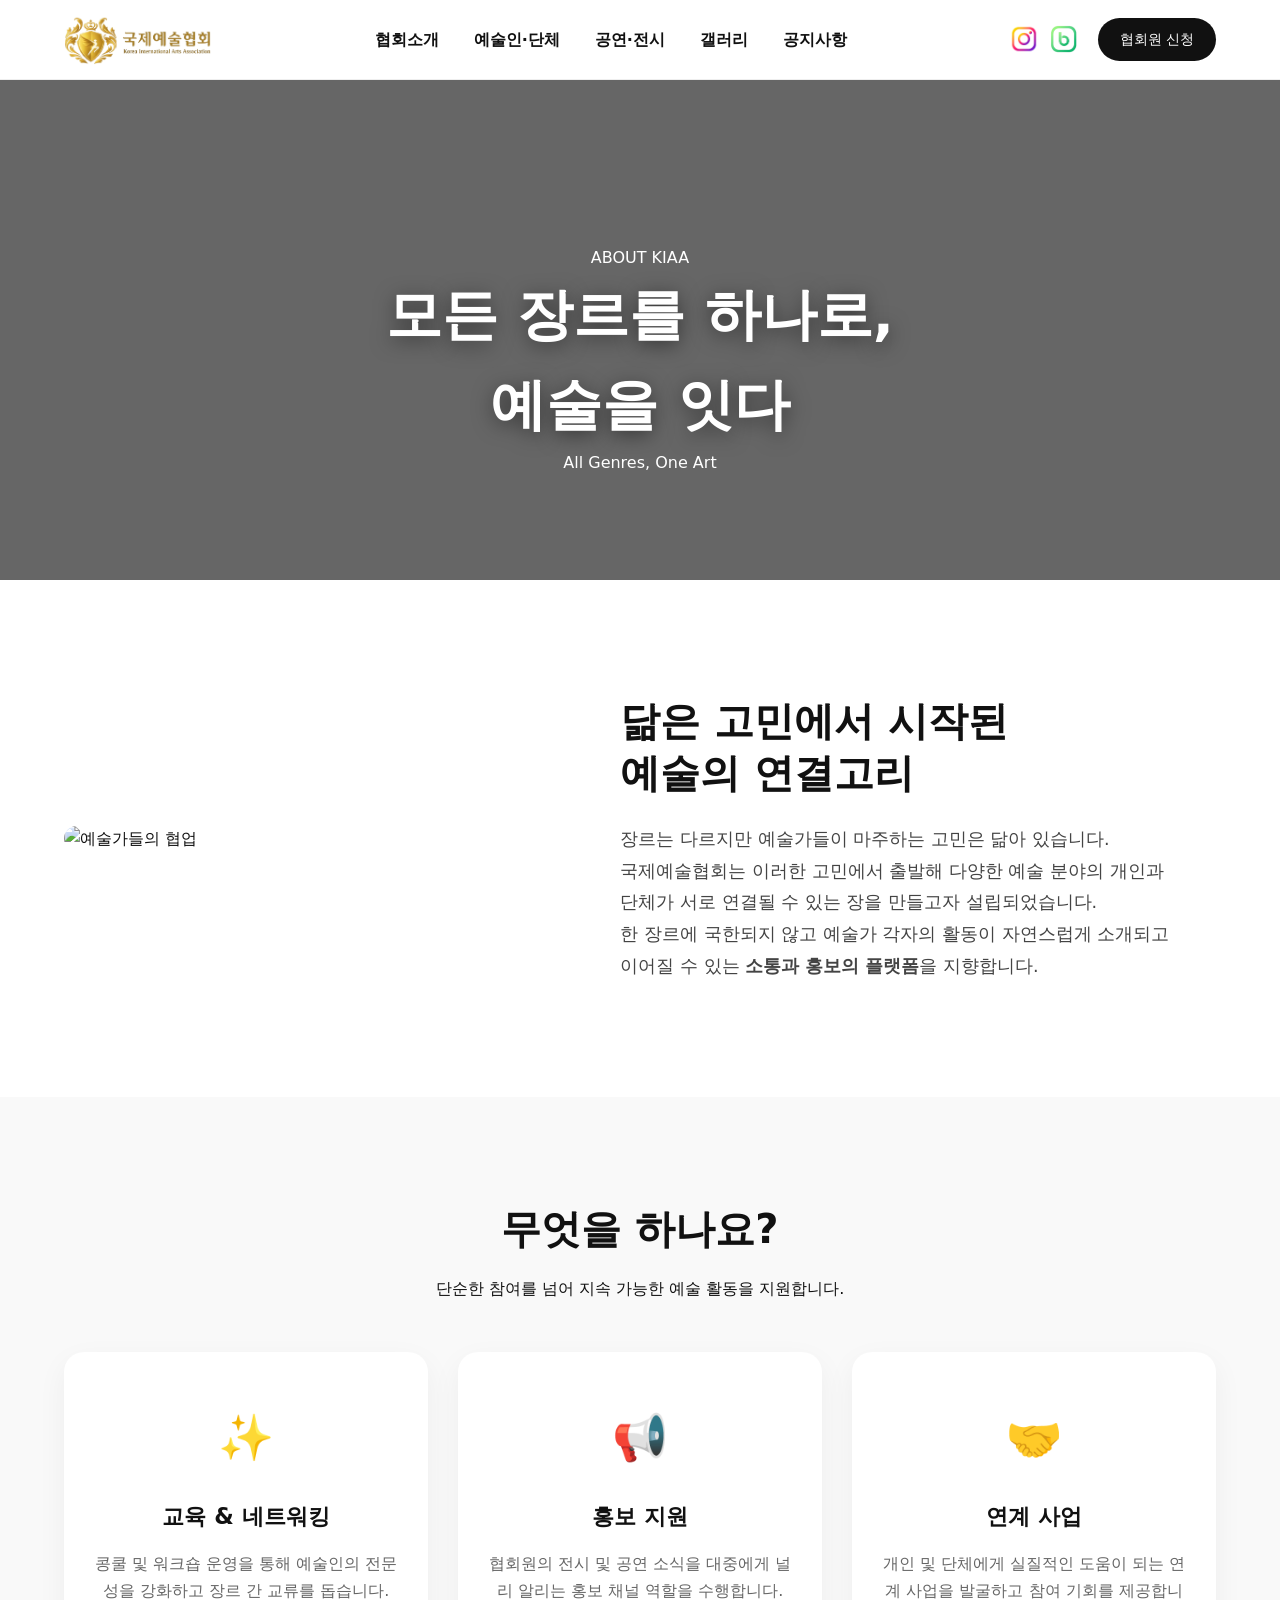
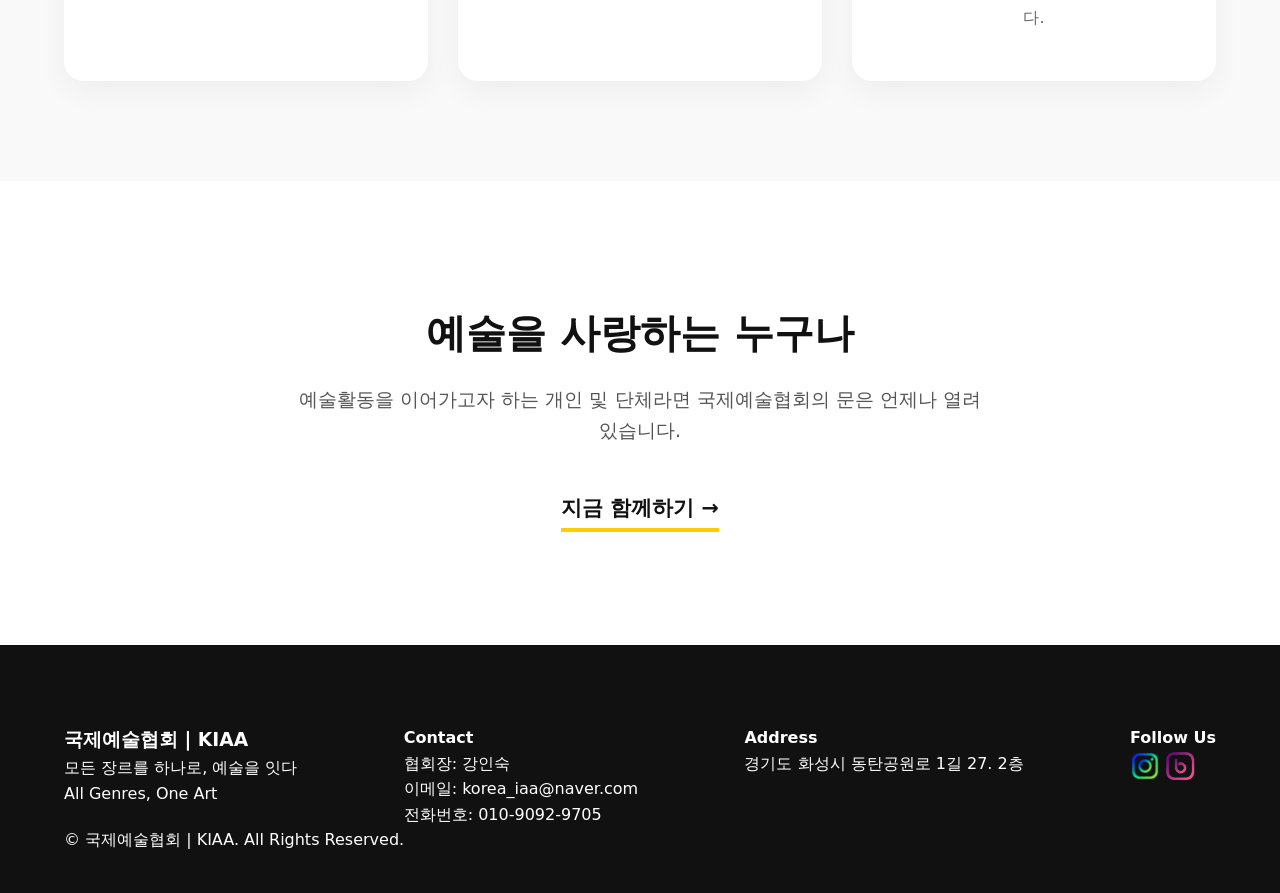
==== commit 1b5279a1: "파피콘" ====
--- a/about.html
+++ b/about.html
@@ -3,11 +3,22 @@
 <head>
   <meta charset="UTF-8">
   <meta name="viewport" content="width=device-width, initial-scale=1.0">
-  <title>국제예술협회 | 협회소개</title>
+  
+  <title>협회소개 | 국제예술협회 - 예술인 홍보 및 네트워크 지원</title>
+  <meta name="description" content="국제예술협회는 모든 분야 예술인을 위한 교육, 네트워킹, 홍보지원 및 연계사업을 통해 예술 생태계의 성장을 돕는 공식 협회입니다.">
+  <meta name="keywords" content="국제예술협회소개, 예술인지원, 공연홍보지원, 예술인교육, 문화예술네트워킹, 예술연계사업">
+  
+  <meta property="og:title" content="국제예술협회 소개 - 예술인의 성장을 돕습니다">
+  <meta property="og:description" content="교육부터 홍보, 연계사업까지. 예술인이 주인공이 되는 공간, 국제예술협회를 소개합니다.">
+  <meta property="og:url" content="https://www.koreaiaa.co.kr/about">
+  <meta property="og:image" content="https://www.koreaiaa.co.kr/img/about_og_image.png">
+  <link rel="shortcut icon" href="/favicon.ico">
+  <link rel="icon" href="/favicon.ico" type="image/x-icon">
+
   <link rel="stylesheet" href="style.css">
-  <link rel="stylesheet" as="style" crossorigin href="https://cdn.jsdelivr.net/gh/orioncactus/pretendard@v1.3.9/dist/web/static/pretendard.css" />
+  <link rel="stylesheet" href="https://cdn.jsdelivr.net/gh/orioncactus/pretendard@v1.3.9/dist/web/static/pretendard.css" />
 </head>
-<body>
+
 
 <header>
   <div class="header-inner">
--- a/style.css
+++ b/style.css
@@ -94,10 +94,6 @@
     z-index: 1000;
 }
 
-/* 마우스 올렸을 때 나타남 */
-.has-submenu:hover .submenu {
-    display: block;
-}
 
 /* 클릭했을 때 고정됨 */
 .submenu.active {
@@ -183,20 +179,12 @@
     opacity: 0.7;
 }
 
-/* 모바일 화면에서 SNS 아이콘 숨기기 (선택사항) */
-/* 모바일 메뉴가 너무 복잡해 보인다면 주석을 해제해 숨길 수 있습니다. */
-/* @media (max-width: 768px) {
-    .header-sns {
-        display: none;
-    }
-} 
-*/
 
 /* =========================================
    5. 메인 콘텐츠 (Scroll Interaction Hero)
    ========================================= */
 .hero-container {
-    height: 250vh; /* 스크롤 길이를 충분히 줌으로써 효과를 조절함 */
+    height: 150vh; /* 스크롤 길이를 충분히 줌으로써 효과를 조절함 */
     position: relative;
     background-color: #000; /* 블러 처리될 때 뒤에 보일 배경색 */
 }
@@ -382,9 +370,26 @@
 .learn-more:hover { color: #f39c12 !important; border-color: #f39c12; }
 
 @media (max-width: 1024px) {
-    .overflow-inner { flex-direction: column; gap: 50px; }
-    .about-text-box h2 { font-size: 2.2rem; }
-    .image-deco { display: none; }
+    /* 1. 세로로 쌓지 않고 가로 배열 유지 (또는 비율에 맞춘 축소) */
+    .overflow-inner { 
+        flex-direction: row; /* 가로 유지 */
+        display: flex;
+        align-items: center;
+        justify-content: center;
+        gap: 3vw; /* 고정 px 대신 화면 폭에 비례하는 단위 사용 */
+    }
+
+    /* 2. 글자 크기를 더 유연하게 조절 */
+    .about-text-box h2 { 
+        font-size: 4vw; /* 고정 rem 대신 화면 폭에 따라 변하는 vw 단위 권장 */
+        white-space: nowrap; /* 글자가 박스보다 커도 줄바꿈 방지 */
+    }
+
+    /* 3. 내부 요소(텍스트 박스, 이미지 등)가 차지하는 비율 고정 */
+    .about-text-box {
+        flex: 1; 
+        min-width: 0; /* flex 아이템이 쪼그라들 수 있게 허용 */
+    }
 }
 
 /* 1. 상단 헤더 섹션 (갤러리/공지사항 공통) */
@@ -427,18 +432,22 @@
     word-break: keep-all; /* 한글 줄바꿈 최적화 */
 }
 
-/* 4. 모바일 대응 (화면이 작아질 때) */
 @media (max-width: 768px) {
     .participation, .page-header {
-        padding: 80px 5% 50px;
-    }
+        /* 위아래 여백도 화면 크기에 따라 줄어들게 조정 */
+        padding: 10vw 5% 8vw; 
+    }
+
     .section-title {
-        font-size: 2rem;
-        margin-bottom: 45px;
-    }
+        /* 2.2rem 대신 vw 단위를 쓰면 화면이 작아질 때 글자도 같이 작아집니다 */
+        font-size: 8vw; 
+        margin-bottom: 5vw;
+        white-space: nowrap; /* 제목이 두 줄로 꺾여서 길어지는 걸 방지 */
+    }
+
     .section-subtitle {
-        font-size: 1rem;
-        margin-top: -25px;
+        font-size: 4vw;
+        margin-top: -3vw;
     }
 }
 
@@ -478,17 +487,20 @@
 @media (max-width: 1024px) {
     .menu-toggle {
         display: block;
+        cursor: pointer;
     }
 
     .navbar {
         display: none;
         position: absolute;
-        top: 80px;
+        /* 헤더 높이에 맞춰 조정 (80px 대신 vw 단위를 쓰면 더 유연합니다) */
+        top: 70px; 
         left: 0;
         width: 100%;
         background: white;
         border-bottom: 1px solid #eee;
-        padding-bottom: 20px;
+        padding-bottom: 10px;
+        z-index: 1000; /* 메뉴가 다른 요소에 가려지지 않게 추가 */
     }
 
     .navbar.open {
@@ -498,11 +510,16 @@
     .menu {
         flex-direction: column;
         gap: 0;
+        width: 100%;
     }
 
     .menu > li > a {
-        padding: 15px 5%;
+        /* 글자 크기를 화면 폭에 맞춰 살짝 줄여줌 (약 16~18px 사이 유지) */
+        font-size: clamp(14px, 4vw, 18px); 
+        padding: 12px 6%; /* 여백을 비율로 조정 */
         border-bottom: 1px solid #f5f5f5;
+        display: block;
+        width: 100%;
     }
 
     .submenu {
@@ -510,7 +527,7 @@
         transform: none;
         width: 100%;
         box-shadow: none;
-        background: #fffdf5; /* 모바일 서브메뉴 연한 노랑 */
+        background: #fffdf5; 
         border: none;
         display: none;
     }
@@ -518,6 +535,100 @@
     .submenu.active {
         display: block !important;
     }
+
+    .submenu li a {
+        padding: 10px 10%; /* 서브메뉴는 조금 더 들여쓰기 */
+        font-size: clamp(13px, 3.5vw, 16px);
+    }
+
+    /* 기본 PC 스타일에서 수정하거나, @media 안에 넣으셔도 됩니다 */
+
+.hero-label {
+    /* 화면 폭의 1.2% 크기 (너무 작아지지 않게 최소값 설정 가능) */
+    font-size: clamp(12px, 1.2vw, 18px); 
+    letter-spacing: 0.2em;
+    margin-bottom: 1vw;
+}
+
+.main-title {
+    /* 핵심! 화면 폭에 따라 글자 크기가 변합니다 */
+    font-size: 5vw; 
+    line-height: 1.2;
+    margin-bottom: 2vw;
+    white-space: nowrap; /* 글자가 아래로 떨어져서 길어지는 걸 방지 */
+}
+
+.sub-title {
+    /* 모바일에서 너무 작아지면 안되므로 clamp 사용 권장 */
+    font-size: clamp(14px, 1.8vw, 20px); 
+    line-height: 1.6;
+    word-break: keep-all; /* 단어 단위로 줄바꿈되어 깔끔하게 유지 */
+}
+
+.hero-btns {
+    margin-top: 3vw;
+    display: flex;
+    gap: 1.5vw;
+    justify-content: center; /* 버튼들도 가로 정렬 유지 */
+}
+
+.cta-btn {
+    /* 버튼 크기도 화면에 비례하게 */
+    padding: 1vw 2.5vw;
+    font-size: clamp(13px, 1.2vw, 18px);
+}
+
+/* 1. 기본 갤러리 그리드 설정 */
+.gallery-grid {
+    display: grid;
+    /* PC에서는 4개씩 나란히 */
+    grid-template-columns: repeat(4, 1fr); 
+    gap: 20px;
+    width: 100%;
+    max-width: 1200px;
+    margin: 0 auto; /* 그리드 박스 자체를 가운데로 */
+    justify-content: center; /* 그리드 아이템들을 가로 중앙으로 */
+}
+
+/* 2. 각 아이템(이미지 박스) 설정 */
+.gallery-item {
+    display: block;
+    width: 100%;
+    position: relative;
+    overflow: hidden;
+    border-radius: 15px; /* 사진 모서리 둥글게 */
+}
+
+.gallery-item img {
+    width: 100%;    /* 부모 박스 너비에 꽉 맞게 */
+    height: auto;   /* 비율 유지 */
+    aspect-ratio: 1 / 1; /* 정사각형 비율 강제 (정렬이 훨씬 깔끔해짐) */
+    object-fit: cover;   /* 이미지가 찌그러지지 않고 꽉 차게 */
+    display: block;
+}
+
+/* 3. 반응형 (태블릿/노트북) */
+@media (max-width: 1024px) {
+    .gallery-grid {
+        /* 아래로 떨어뜨리지 않고 2개씩 유지하여 길어짐 방지 */
+        grid-template-columns: repeat(2, 1fr); 
+        gap: 3vw;
+        padding: 0 5%; /* 양옆 여백 주어 화면 끝에 안 붙게 */
+    }
+}
+
+/* 4. 반응형 (작은 모바일) */
+@media (max-width: 600px) {
+    .gallery-grid {
+        /* 원하셨던 '축소' 느낌을 위해 최소 2개 유지 */
+        grid-template-columns: repeat(2, 1fr);
+        gap: 2vw;
+    }
+    
+    .section-title {
+        font-size: 7vw; /* 제목도 화면에 맞춰 축소 */
+    }
+}
 }
 
 /* =========================================
@@ -616,7 +727,7 @@
 }
 
 .item-overlay span {
-    color: #111;
+    color: rgba(255, 204, 0, 0.85);
     font-weight: 700;
     font-size: 1.1rem;
 }
@@ -649,16 +760,28 @@
     color: #fff !important;
 }
 
-/* 반응형 (모바일) */
+/* 반응형 (모바일 & 테블릿 통합 축소 버전) */
 @media (max-width: 1024px) {
     .gallery-grid {
-        grid-template-columns: repeat(2, 1fr); /* 테블릿에선 2개씩 */
+        /* 1. 아래로 떨어지지 않게 가로 3~4개 배열을 유지합니다 */
+        grid-template-columns: repeat(3, 1fr); 
+        gap: 2vw; /* 간격도 화면 크기에 따라 좁혀줍니다 */
     }
 }
 
 @media (max-width: 600px) {
     .gallery-grid {
-        grid-template-columns: 1fr; /* 모바일에선 1개씩 */
+        /* 2. 모바일에서도 최소 2개는 옆으로 나란히 있게 합니다 */
+        grid-template-columns: repeat(2, 1fr); 
+        gap: 1.5vw;
+    }
+    
+    /* 3. 이미지 안의 글자가 있다면 같이 줄어들게 합니다 */
+    .gallery-item img {
+        width: 100%;
+        height: auto;
+        aspect-ratio: 1 / 1; /* 정사각형 비율 유지 (선택사항) */
+        object-fit: cover;
     }
 }
 
@@ -900,23 +1023,56 @@
 /* 반응형 처리 */
 @media (max-width: 1024px) {
     .greeting-flex {
+        /* 1. 세로로 쌓되, 너무 멀어지지 않게 간격(gap) 축소 */
         flex-direction: column;
         align-items: center;
-        gap: 60px;
-    }
+        gap: 8vw; /* 60px 대신 화면 비율에 맞춘 간격 */
+    }
+
     .greeting-image {
-        max-width: 500px;
-    }
+        /* 2. 사진 크기 대폭 축소 (500px -> 화면 너비의 60% 정도로 제한) */
+        width: 60%; 
+        max-width: 350px; /* 아무리 커도 350px은 안 넘게 */
+        margin: 0 auto;
+    }
+
     .greeting-image img {
-        box-shadow: 15px 15px 0px #ffcc00; /* 모바일은 그림자 축소 */
-    }
+        width: 100%;
+        height: auto;
+        /* 3. 그림자도 사진 크기에 맞춰 더 얇게 축소 */
+        box-shadow: 8px 8px 0px #ffcc00; 
+    }
+
     .greeting-text h2 {
-        font-size: 2.2rem;
+        /* 4. 글자 크기를 vw로 하여 화면이 작아질수록 같이 작아지게 */
+        font-size: 6vw; 
         text-align: center;
-    }
-}
-
-/* --- Vision Page (비전 및 가치) 전용 스타일 --- */
+        line-height: 1.3;
+        word-break: keep-all; /* 한글 줄바꿈 예쁘게 */
+    }
+    
+    .greeting-text p {
+        /* 설명글도 너무 크지 않게 조정 */
+        font-size: 3.8vw;
+        line-height: 1.6;
+        margin-top: 3vw;
+    }
+}
+
+@media (max-width: 600px) {
+    /* 모바일에서는 사진을 조금 더 작게 해서 글자가 바로 보이게 */
+    .greeting-image {
+        width: 40%; 
+        max-width: 250px;
+    }
+    
+    .greeting-text h2 {
+        font-size: 7vw;
+    }
+}
+
+
+/* =========비전 페이지========== */
 
 .vision-section {
     padding: 120px 5%;
@@ -1016,18 +1172,68 @@
     color: #ffcc00;
 }
 
-/* 반응형 모바일 */
+/* 반응형 모바일 (축소 및 효율적 배치) */
 @media (max-width: 1024px) {
-    .value-grid { flex-direction: column; align-items: center; }
-    .value-card { width: 100%; max-width: 500px; }
-    .vision-header h2 { font-size: 2.2rem; }
-    .vision-footer h4 { font-size: 1.6rem; }
-}
-
-
-
-/* --- Organization Page (독립형 버전) --- */
-/* 히어로 섹션: about-hero의 간섭을 피하기 위해 완전히 새로 정의 */
+    .value-grid {
+        /* 1. 세로 1줄 대신 2줄(grid) 혹은 가로 유지(flex) 선택 */
+        display: grid;
+        grid-template-columns: repeat(3, 1fr); /* 3개씩 나란히 배치 */
+        gap: 2vw;
+        justify-content: center;
+    }
+
+    .value-card {
+        /* 2. 카드가 화면을 꽉 채우지 않게 설정 */
+        width: 100%; 
+        max-width: none; /* 500px 제한 해제하여 그리드에 맞춤 */
+        padding: 5vw 4vw; /* 내부 여백도 화면에 따라 축소 */
+    }
+
+    /* 3. 텍스트 크기를 비율(vw)로 변경하여 '축소' 느낌 강조 */
+    .vision-header h2 { 
+        font-size: 5vw; 
+        margin-bottom: 2vw;
+    }
+
+    .vision-footer h4 { 
+        font-size: 4vw; 
+        word-break: keep-all; 
+    }
+
+    .value-card p {
+        /* 화면 폭에 비례해 줄어들되, 너무 작아지지 않게 13px~15px 사이 유지 */
+        font-size: clamp(8px, 3vw, 10px); 
+        line-height: 1.5;
+        margin-top: 1.5vw;
+        color: #666; /* 보통 설명글은 살짝 흐리게 처리하면 더 세련돼 보여요 */
+        word-break: keep-all; /* 한글이 단어 단위로 예쁘게 줄바꿈됨 */
+    }
+    
+    /* [추가된 부분] 만약 h3 같은 중간 제목이 있다면 이것도 같이 줄여주세요 */
+    .value-card h3 {
+        font-size: clamp(16px, 4vw, 20px);
+        margin-bottom: 1vw;
+    }
+}
+
+@media (max-width: 600px) {
+    /* 아주 작은 모바일에서도 2열이 너무 좁다면 간격을 더 줄임 */
+    .value-grid {
+        gap: 2vw;
+    }
+    
+    .value-card h3 {
+        font-size: 4vw; /* 카드 제목 크기 조정 */
+    }
+    
+    .value-card p {
+        font-size: 3vw; /* 카드 설명 크기 조정 */
+    }
+}
+
+
+
+/* ====== 조직도 ==========*/
 .org-hero-full {
     width: 100%;
     height: 400px;
@@ -1121,13 +1327,73 @@
 }
 
 @media (max-width: 768px) {
-    .org-row { flex-direction: column; align-items: center; }
-    .org-footer-groups { grid-template-columns: 1fr; }
-    .org-hero-full { height: 300px; }
-    .org-hero-full h1 { font-size: 2.5rem; }
-}
-
-
+    /* 1. 조직도 가로 정렬 유지 (너무 좁으면 2열로) */
+    .org-row { 
+        flex-direction: row; /* 세로로 쌓지 않고 가로 유지 */
+        flex-wrap: wrap;    /* 자리가 부족하면 자연스럽게 넘어가게 */
+        justify-content: center;
+        gap: 4vw; 
+    }
+
+    /* 2. 하단 그룹 목록을 1열(1fr)이 아닌 2열로 배치하여 길이 단축 */
+    .org-footer-groups { 
+        display: grid;
+        grid-template-columns: repeat(2, 1fr); 
+        gap: 3vw;
+    }
+
+    /* 3. 히어로 배너 높이를 고정(300px)하지 않고 비율로 축소 */
+    .org-hero-full { 
+        height: 40vw; 
+        min-height: 200px; 
+    }
+
+    /* 4. 제목 글자 크기를 화면 폭에 맞게 자동 축소 */
+    .org-hero-full h1 { 
+        font-size: 7vw; 
+        white-space: nowrap; 
+    }
+
+    /* [추가] 내부 p 글자나 리스트 글자도 줄이고 싶다면 아래 코드 활용 */
+    .org-footer-groups p, .org-footer-groups li {
+        font-size: clamp(13px, 3.2vw, 15px);
+        line-height: 1.4;
+    }
+}
+
+@media (max-width: 768px) {
+    /* 1. 배너 전체 높이 축소 (비율 유지) */
+    .org-hero-full {
+        height: 35vw; /* 화면 폭의 35% 정도로 높이 설정 */
+        min-height: 180px; /* 너무 작아지지 않게 최소 높이 방어선 */
+        padding: 40px 0; /* 내부 여백 조절 */
+    }
+
+    /* 2. 작은 라벨 (ORGANIZATION) */
+    .org-hero-full .sub-label {
+        font-size: clamp(10px, 2.5vw, 14px);
+        letter-spacing: 0.1em;
+        margin-bottom: 5px;
+        display: inline-block;
+    }
+
+    /* 3. 메인 제목 (조직도) */
+    .org-hero-full h1 {
+        font-size: clamp(24px, 8vw, 36px); /* 화면 폭에 맞춰 자동 축소 */
+        margin: 5px 0 10px;
+        white-space: nowrap; /* 제목 줄바꿈 방지 */
+    }
+
+    /* 4. 설명글 (함께 성장하는...) */
+    .org-hero-full .hero-desc {
+        font-size: clamp(11px, 3vw, 14px); /* 글자 크기 축소 */
+        max-width: 95%; /* 양 옆 여백 확보 */
+        margin: 0 auto;
+        line-height: 1.4;
+        word-break: keep-all; /* 한글이 단어 단위로 예쁘게 잘림 */
+        opacity: 0.9; /* 살짝 투명하게 해서 시각적 부담 축소 */
+    }
+}
 
 /* --- Member List & Modal 통합 스타일 --- */
 .member-list-section { padding: 100px 5%; background: #fcfcfc; }
@@ -1318,8 +1584,24 @@
 
 /* 제목 및 헤더 영역 */
 .info-header { margin-bottom: 15px !important; }
-.title-wrap { display: flex; align-items: center; gap: 15px; margin-bottom: 10px; }
-.title-wrap h2 { font-size: 2.2rem; font-weight: 800; color: #111; margin: 0; }
+
+.title-wrap { 
+    display: flex; 
+    align-items: center; 
+    flex-wrap: wrap; 
+    gap: 12px; 
+    /* p 태그와 겹치지 않도록 충분한 여백 확보 */
+    margin-bottom: 25px !important; 
+}
+
+.title-wrap h2 { 
+    font-size: clamp(1.5rem, 5vw, 2.2rem); 
+    font-weight: 800; 
+    color: #111; 
+    margin: 0; 
+    /* 줄 간격을 살짝 키워 텍스트 위아래 겹침 방지 */
+    line-height: 1.4 !important; 
+}
 
 .modal-cate {
     background: #ffcc00; color: #111;
@@ -1328,8 +1610,13 @@
 }
 
 .intro-text {
-    font-size: 1rem; line-height: 1.6; color: #666;
-    margin: 0 0 15px 0 !important;
+    font-size: clamp(0.9rem, 3.5vw, 1rem) !important; 
+    line-height: 1.7 !important; /* 줄 사이 간격을 넓게 */
+    color: #666;
+    /* !important를 사용하여 다른 마진 설정과 충돌 방지 */
+    margin-top: 15px !important; 
+    margin-bottom: 20px !important;
+    word-break: keep-all; 
 }
 
 .modal-divider { width: 100%; height: 1px; background: #eee; margin-bottom: 20px; }
@@ -1375,29 +1662,98 @@
 }
 .sns-btn:hover { background: #111; color: #ffcc00; }
 
-/* 4. 반응형 최적화 */
 @media (max-width: 992px) {
     .modal-body { 
+        /* 1. 세로로 쌓되, 간격을 최소화 */
         flex-direction: column !important; 
+        gap: 15px;
     }
     
     .modal-img-wrapper { 
         flex: none !important; 
         width: 100% !important; 
         height: auto !important; 
-        padding: 20px !important; /* 모바일 여백 살짝 조정 */
+        padding: 10px !important; /* 여백을 줄여서 사진이 더 잘 보이게 */
     }
 
     .modal-img { 
-        height: 450px !important; /* 메인 이미지 높이 */
-    }
-
-    /* ⭐ 반응형에서 하단 작은 사진들 크기 조절 */
+        /* 2. 고정 높이(450px) 대신 화면 비율 사용 */
+        width: 100%;
+        height: auto !important; 
+        max-height: 40vh; /* 화면 높이의 40%를 넘지 않게 제한 (길어짐 방지) */
+        object-fit: contain; /* 사진이 잘리지 않고 전체가 다 보이게 */
+        border-radius: 10px;
+    }
+
+    /* ⭐ 하단 작은 사진들 (Thumbnail) */
     .sub-images {
-        height: 150px !important; /* 기존보다 훨씬 키우고 싶다면 150px 정도로 설정 */
-        margin-top: 15px !important;
-        gap: 12px !important;
-    }
+        /* 3. 높이를 고정하지 않고 화면 비율로 조절 */
+        height: 18vw !important; /* 화면 폭에 맞춰 썸네일 크기 자동 조절 */
+        min-height: 80px;
+        max-height: 120px;
+        margin-top: 10px !important;
+        gap: 8px !important;
+        justify-content: center; /* 작은 사진들도 가운데 정렬 */
+    }
+    
+    .sub-images img {
+        width: auto;
+        height: 100%;
+        aspect-ratio: 1 / 1; /* 썸네일은 정사각형 유지 */
+        object-fit: cover;
+    }
+}
+
+@media (max-width: 768px) {
+    .title-wrap {
+        gap: 8px;
+        margin-bottom: 18px !important;
+    }
+    
+    .intro-text {
+        /* 모바일에서는 상단 마진을 조금 더 주어 노란선/제목과 확실히 분리 */
+        margin-top: 20px !important; 
+        font-size: 0.95rem;
+        line-height: 1.6;
+    }
+
+    /* 노란선(::after)이 있다면 위치 강제 조정 */
+    .title-wrap h2::after {
+        content: ""; /* 만약 가상요소라면 */
+        display: block;
+        margin-top: 12px !important;
+    }
+}
+
+.section-title {
+    position: relative;
+    display: inline-block; /* 핵심: 글자 크기만큼만 영역을 잡게 함 */
+    font-size: clamp(1.8rem, 8vw, 2.5rem);
+    line-height: 1.4; /* 줄 간격을 여유 있게 */
+    padding-bottom: 20px; /* 글자 아래에 선이 들어갈 공간을 미리 확보 */
+    margin-bottom: 20px;
+    word-break: keep-all;
+    text-align: center;
+    width: 100%; /* 중앙 정렬을 위해 너비 확보 */
+}
+
+.section-title::after {
+    content: "";
+    position: absolute;
+    /* ⭐ 중요: bottom 값을 0으로 주어 글자가 몇 줄이든 무조건 맨 아래에 붙게 함 */
+    bottom: 0; 
+    left: 50%;
+    transform: translateX(-50%);
+    width: 40px;
+    height: 4px;
+    background: #ffcc00;
+    border-radius: 2px;
+}
+
+/* 아래 설명글(p)이 선이랑 겹칠까봐 주는 안전 장치 */
+.section-subtitle {
+    margin-top: 10px !important; 
+    display: block;
 }
 
 /* ==========================================================================
@@ -1550,16 +1906,23 @@
 
 /* 반응형 모바일 */
 @media (max-width: 768px) {
-    .gallery-group-header h3 { font-size: 1.5rem; }
-    .gallery-grid { grid-template-columns: repeat(auto-fill, minmax(200px, 1fr)); }
-    .gallery-item { height: 200px; }
+    .gallery-group-header h3 { 
+        font-size: 1.2rem; /* 제목도 조금 더 축소 */
+    }
+
+    .gallery-grid { 
+        /* 핵심: 200px 제한을 없애고 무조건 4개(혹은 원하는 개수)가 한 줄에 나오게 고정 */
+        grid-template-columns: repeat(4, 1fr) !important; 
+        gap: 8px; /* 사진 사이 간격도 좁게 줄여서 한 화면에 쏙 넣기 */
+    }
+
+    .gallery-item { 
+        /* 높이를 고정(200px)하면 세로로 길어지므로, 가로세로 비율을 맞춤 */
+        height: auto !important; 
+        aspect-ratio: 1 / 1; /* 정사각형으로 아담하게 */
+    }
+
     .lightbox-content { max-width: 95%; }
-}
-
-/* 애니메이션 */
-@keyframes zoomIn {
-    from {transform:scale(0.7); opacity:0}
-    to {transform:scale(1); opacity:1}
 }
 
 
@@ -1726,21 +2089,42 @@
 
 .nt-close:hover { color: #333; }
 
-/* --- 5. 반응형 모바일 대응 --- */
 @media (max-width: 768px) {
+    /* 1. 다시 세로로 쌓고 여백을 넉넉히 (이전 스타일) */
     .list-controls {
         flex-direction: column;
-        align-items: flex-start;
-        gap: 15px;
-    }
-    .search-box { max-width: 100%; }
-    
-    .notice-table .col-num { display: none; } /* 번호 숨김 */
+        align-items: flex-start; /* 다시 왼쪽 정렬로 */
+        gap: 20px; /* 간격을 다시 넓힘 */
+        margin-bottom: 40px !important;
+    }
+
+    /* 2. 검색창 너비 복구 */
+    .search-box { 
+        width: 100%; 
+        max-width: 100%; 
+    }
+    .search-box input {
+        width: 100%;
+        padding: 14px 25px !important; /* 다시 원래의 도톰한 패딩으로 */
+        font-size: 0.95rem !important;
+    }
+
+    /* 3. 테이블 및 모달 수치도 이전처럼 시원하게 */
+    .notice-table .col-num { display: none; } 
     .notice-table .col-title { padding-left: 15px; }
-    .notice-table .col-date { width: 100px; font-size: 0.85rem; }
-    
-    .nt-modal-content { padding: 40px 25px; }
-    .nt-modal-title { font-size: 1.4rem; }
+    .notice-table .col-date { 
+        width: 100px; 
+        font-size: 0.85rem; 
+    }
+
+    /* 모달 내부 여백 다시 확보 */
+    .nt-modal-content { 
+        padding: 40px 25px !important; 
+    }
+    .nt-modal-title { 
+        font-size: 1.4rem !important; 
+        line-height: 1.5;
+    }
 }
 
 /* [1] 모달 배경 - 중앙 정렬의 핵심 */
@@ -2220,15 +2604,41 @@
     letter-spacing: -0.02em !important;
 }
 
-/* 반응형 모바일 */
 @media (max-width: 768px) {
-    .ev-modal-body { flex-direction: column !important; }
-    .ev-modal-visual { width: 100% !important; padding: 20px !important; border-right: none !important; }
-    #modalMainImg.main-img { height: 350px !important; }
-    .ev-modal-info { padding: 30px !important; }
-    #modalTitle { font-size: 1.8rem !important; }
-}
-
+    /* 1. 한 줄에 2개씩 나오게 설정 (3개 원하시면 3으로 변경) */
+    .gallery-grid, .event-grid {
+        grid-template-columns: repeat(2, 1fr) !important; 
+        gap: 12px !important; /* 사진 사이 간격 축소 */
+    }
+
+    /* 2. 카드 내부 이미지 높이 조절 */
+    .gallery-item, .event-card .card-img {
+        height: 160px !important; /* 높이를 확 줄여서 한 화면에 많이 보이게 */
+        border-radius: 12px;
+    }
+
+    /* 3. 공연 제목(h3) 크기 대폭 축소 */
+    .gallery-item h3, .event-card h3 {
+        font-size: 0.95rem !important; /* 글자 크기 축소 */
+        margin-top: 8px !important;
+        margin-bottom: 4px !important;
+        line-height: 1.3 !important;
+        /* 제목이 너무 길면 말줄임표(...) 처리 (선택사항) */
+        display: -webkit-box;
+        -webkit-line-clamp: 1; /* 한 줄만 표시 */
+        -webkit-box-orient: vertical;
+        overflow: hidden;
+    }
+
+    /* 4. 부가 설명글(p) 숨기거나 아주 작게 */
+    .gallery-item p, .event-card p {
+        font-size: 0.8rem !important;
+        color: #888;
+        margin: 0 !important;
+        /* 모바일에서 설명이 너무 길면 아예 숨기고 싶을 때 아래 주석 해제 */
+        /* display: none; */
+    }
+}
 
 /* 깔끔한 화이트 버전 (배경이미지 없음) */
 .page-header {
@@ -2335,8 +2745,12 @@
 /* 모바일 대응 */
 @media (max-width: 768px) {
     .luxury-apply-btn {
-        width: 100%;
-        padding: 20px 30px;
-        font-size: 1.1rem;
+        width: 100%; /* 가로 꽉 채우기는 유지 (터치하기 편함) */
+        /* 위아래 여백(20px->14px)을 줄여서 높이를 슬림하게 조절 */
+        padding: 14px 20px !important; 
+        font-size: 1rem !important; /* 글자 크기도 살짝 줄임 */
+        border-radius: 12px; /* 둥근 정도를 카드와 맞춰서 일체감 부여 */
+        letter-spacing: -0.5px; /* 글자 간격을 좁혀 콤팩트하게 */
+        margin-top: 15px; /* 위 요소와 너무 붙지 않게 */
     }
 }
